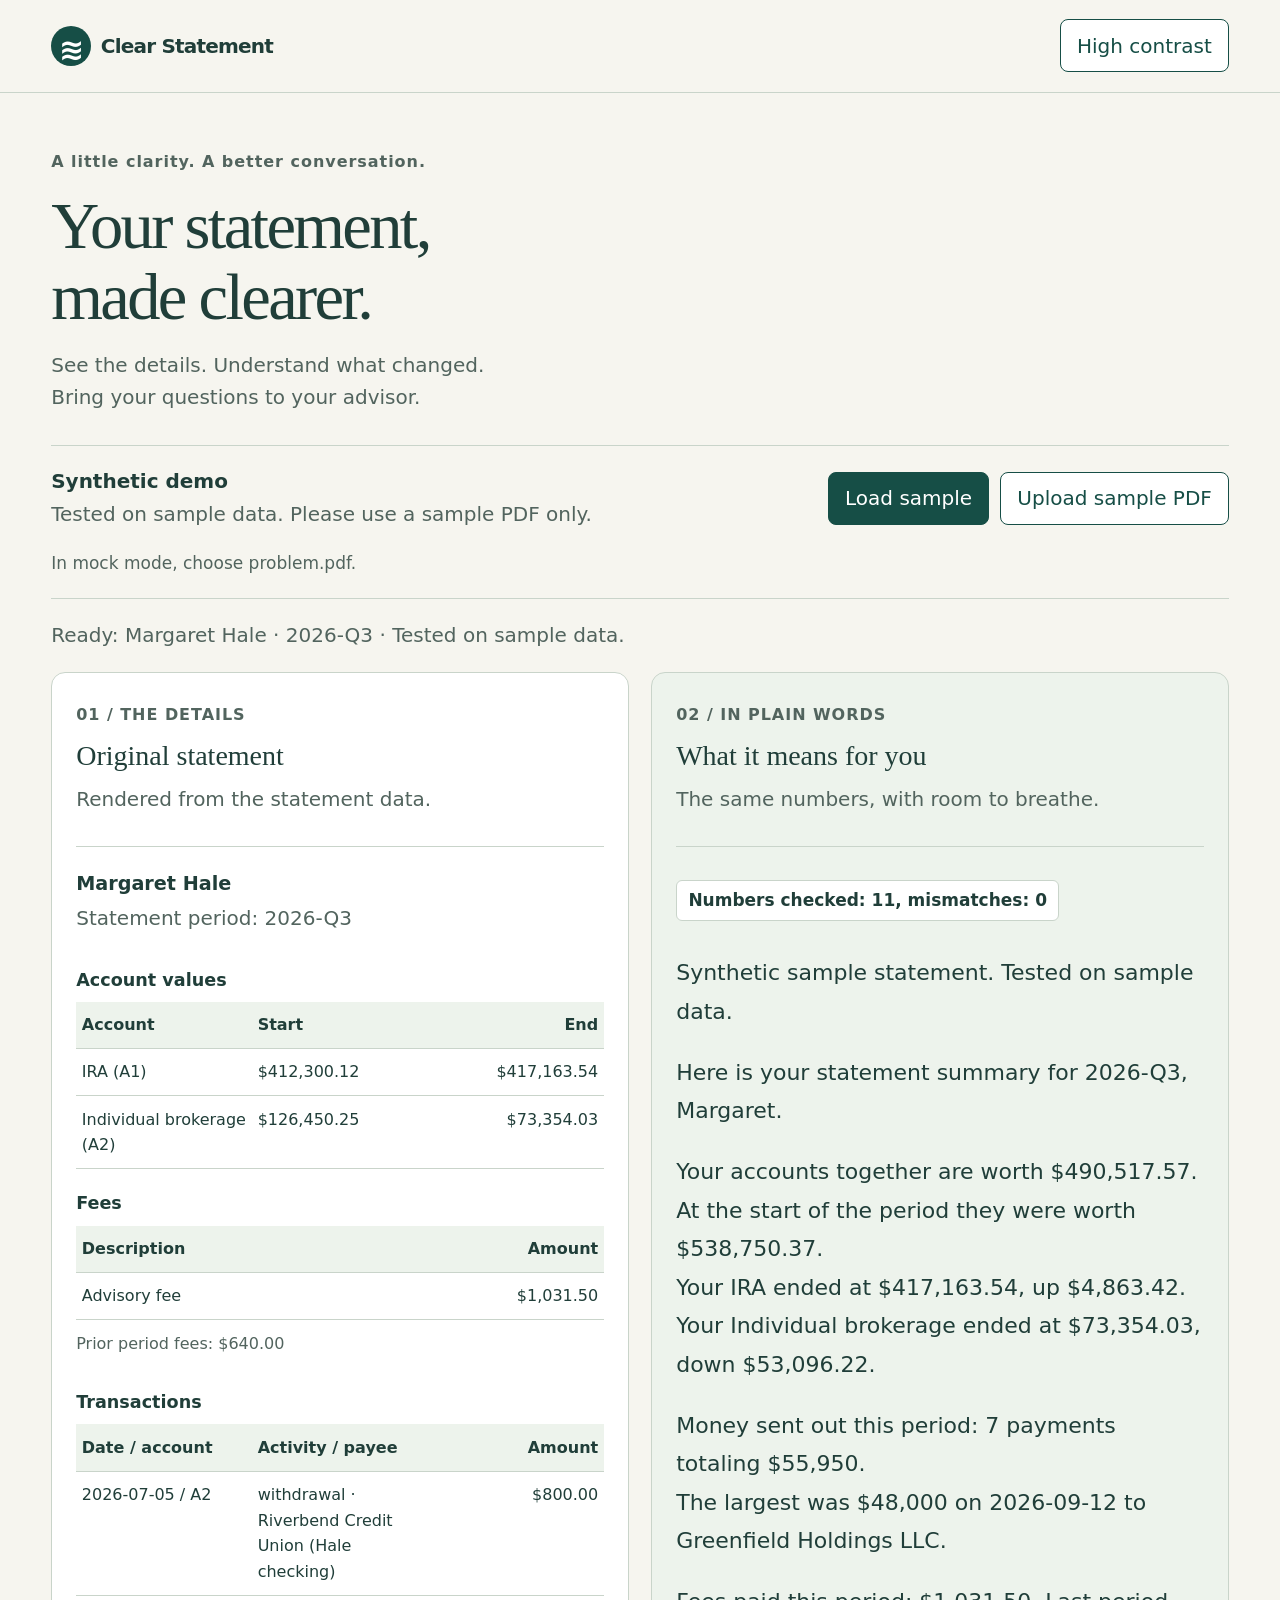
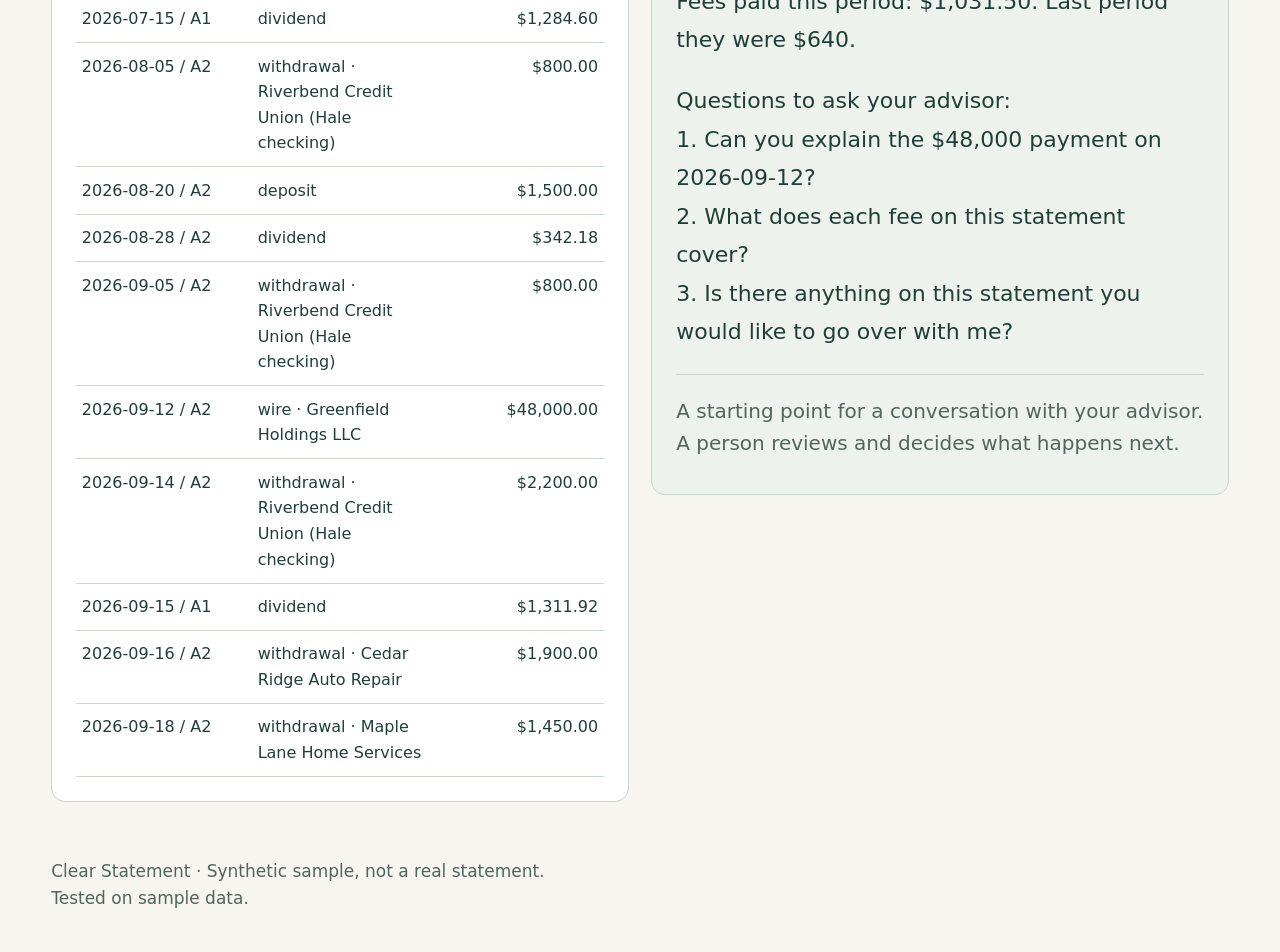
==== frontend/index.html @ 18b049a2 "Implement Task T client statement view and verify Task S" ====
<!doctype html>
<html lang="en">
<head>
  <meta charset="utf-8">
  <meta name="viewport" content="width=device-width, initial-scale=1">
  <meta name="theme-color" content="#164e46">
  <title>Clear Statement — Your statement, made clearer</title>
  <link rel="stylesheet" href="styles.css">
  <script src="config.js"></script>
  <script type="module" src="client.js"></script>
</head>
<body>
  <a class="skip-link" href="#main">Skip to statement</a>
  <header class="site-header">
    <a class="brand" href="./"><span class="brand-mark" aria-hidden="true">≋</span> Clear Statement</a>
    <button id="contrast" class="secondary" type="button" aria-pressed="false">High contrast</button>
  </header>
  <main id="main">
    <div class="intro">
      <p class="eyebrow">A little clarity. A better conversation.</p>
      <h1>Your statement,<br>made clearer.</h1>
      <p>See the details. Understand what changed.<br class="desktop-break"> Bring your questions to your advisor.</p>
    </div>
    <section class="upload-bar" aria-label="Choose a sample statement">
      <div><strong>Synthetic demo</strong><p>Tested on sample data. Please use a sample PDF only.</p></div>
      <div class="upload-actions">
        <button type="button" id="sample">Load sample</button>
        <label class="upload-label" for="upload">Upload sample PDF</label>
        <input id="upload" type="file" accept=".pdf,application/pdf" aria-describedby="upload-help">
      </div>
      <p id="upload-help">In mock mode, choose problem.pdf.</p>
    </section>
    <p id="status" role="status" aria-live="polite">Loading the sample statement…</p>
    <p id="error" role="alert" hidden></p>
    <div id="comparison" class="comparison" aria-busy="true" hidden>
      <section class="panel original" aria-labelledby="original-title">
        <div class="panel-heading"><span class="step">01 / THE DETAILS</span><h2 id="original-title">Original statement</h2><p>Rendered from the statement data.</p></div>
        <div id="statement"></div>
      </section>
      <section class="panel plain" aria-labelledby="summary-title">
        <div class="panel-heading"><span class="step">02 / IN PLAIN WORDS</span><h2 id="summary-title">What it means for you</h2><p>The same numbers, with room to breathe.</p></div>
        <p id="validation" class="validation"></p>
        <div id="summary" class="summary"></div>
        <!-- Task U: read-aloud controls belong in this audio section. -->
        <div id="audio-section"></div>
        <p class="advisor-note">A starting point for a conversation with your advisor. A person reviews and decides what happens next.</p>
      </section>
    </div>
    <footer>Clear Statement · Synthetic sample, not a real statement.<br>Tested on sample data.</footer>
  </main>
</body>
</html>
---- frontend/styles.css ----
:root { color-scheme: light; --ink: #203e39; --muted: #52645e; --paper: #f6f5ef; --surface: #fff; --soft: #edf3ec; --line: #c9d4ca; --accent: #164e46; --button-text: #fff; }
* { box-sizing: border-box; }
[hidden] { display: none !important; }
body { margin: 0; color: var(--ink); background: var(--paper); font: 20px/1.6 system-ui, -apple-system, sans-serif; }
button, input { font: inherit; }
button, .upload-label { min-height: 48px; border: 1px solid var(--accent); border-radius: 8px; padding: .6rem 1rem; cursor: pointer; }
button { background: var(--accent); color: var(--button-text); }
button:disabled { opacity: .6; cursor: wait; }
.secondary, .upload-label { background: var(--surface); color: var(--accent); }
:focus-visible { outline: 3px solid var(--ink); outline-offset: 4px; }
a { color: inherit; }
.skip-link { position: absolute; left: 1rem; top: -100px; z-index: 2; background: var(--surface); padding: .5rem; }
.skip-link:focus { top: 1rem; }
.site-header { display: flex; justify-content: space-between; align-items: center; gap: 1rem; padding: 1.2rem 4%; border-bottom: 1px solid var(--line); }
.brand { display: flex; align-items: center; gap: .6rem; text-decoration: none; font-weight: 700; letter-spacing: -.04em; }
.brand-mark { display: grid; place-items: center; background: var(--accent); color: var(--button-text); width: 40px; height: 40px; border-radius: 50%; font-size: 30px; }
main { max-width: 1500px; margin: auto; padding: 2.8rem 4% 1rem; }
.intro { margin-bottom: 2rem; }
.eyebrow, .step { color: var(--muted); font-size: .8em; letter-spacing: .06em; font-weight: 650; }
h1 { font-family: Georgia, serif; font-weight: 400; letter-spacing: -.04em; font-size: clamp(2.5rem, 5.2vw, 4.5rem); line-height: 1.07; margin: 1rem 0; }
.intro > p:last-child { color: var(--muted); }
p { margin: .7rem 0; }
.upload-bar { display: flex; flex-wrap: wrap; align-items: center; gap: 1rem 2rem; border-block: 1px solid var(--line); padding: 1.2rem 0; }
.upload-bar p { margin: .1rem 0; color: var(--muted); }
.upload-actions { display: flex; gap: .7rem; flex-wrap: wrap; margin-left: auto; }
#upload { position: absolute; width: 1px; height: 1px; opacity: 0; }
.upload-actions:has(#upload:focus-visible) .upload-label { outline: 3px solid var(--ink); outline-offset: 4px; }
.upload-actions:has(#upload:disabled) .upload-label { opacity: .6; cursor: wait; }
#upload-help { flex-basis: 100%; font-size: .85em; }
#status { color: var(--muted); margin: 1.3rem 0; }
#error { padding: 1rem; border: 2px solid #963c20; }
.comparison { display: grid; grid-template-columns: minmax(0, 1fr) minmax(0, 1fr); gap: 1.4rem; align-items: start; }
.panel { min-width: 0; border: 1px solid var(--line); border-radius: 14px; padding: 1.5rem; background: var(--surface); overflow-wrap: anywhere; }
.panel-heading { border-bottom: 1px solid var(--line); padding-bottom: 1.2rem; margin-bottom: 1.4rem; }
h2 { font: 400 1.75rem/1.2 Georgia, serif; margin: .6rem 0; }
.panel-heading p { color: var(--muted); }
h3 { margin-bottom: 0; font-size: 1.2rem; }
.period { margin-top: .15rem; color: var(--muted); }
table { width: 100%; border-collapse: collapse; table-layout: fixed; font-size: .8em; }
caption { text-align: left; font-weight: 700; font-size: 1.1em; padding: 1.25rem 0 .5rem; }
th, td { text-align: left; vertical-align: top; padding: .65rem .35rem; border-bottom: 1px solid var(--line); }
th { background: var(--soft); }
th:last-child, td:last-child { text-align: right; }
.prior-fees { font-size: .8em; color: var(--muted); }
.plain { background: var(--soft); }
.validation { display: inline-block; padding: .35rem .7rem; background: var(--surface); border: 1px solid var(--line); border-radius: 6px; font-size: .85em; font-weight: 650; }
.needs-review { border: 2px solid #963c20; }
.summary { font-size: 1.1em; line-height: 1.75; }
.summary p { margin: 1.4rem 0; white-space: pre-line; }
.advisor-note { border-top: 1px solid var(--line); padding-top: 1.25rem; color: var(--muted); }
footer { margin-top: 2rem; padding: 1.5rem 0; color: var(--muted); font-size: .85em; }
.high-contrast { --ink: #fff; --muted: #fff; --paper: #000; --surface: #000; --soft: #111; --line: #fff; --accent: #ffea70; --button-text: #000; color-scheme: dark; }
@media (max-width: 850px) { .comparison { grid-template-columns: minmax(0, 1fr); } .upload-actions { margin-left: 0; } }
@media (max-width: 520px) {
  main { padding-top: 1.5rem; }
  .site-header { flex-wrap: wrap; }
  .brand { font-size: 1.1rem; }
  .panel { padding: 1rem; }
  .desktop-break { display: none; }
  table, tbody, tr, td { display: block; width: 100%; }
  thead { position: absolute; width: 1px; height: 1px; overflow: hidden; clip-path: inset(50%); }
  tr { border-bottom: 1px solid var(--line); padding: .5rem 0; }
  td, td:last-child { border: 0; padding: .2rem 0; text-align: left; }
  td::before { content: attr(data-label) ': '; font-weight: 650; }
}
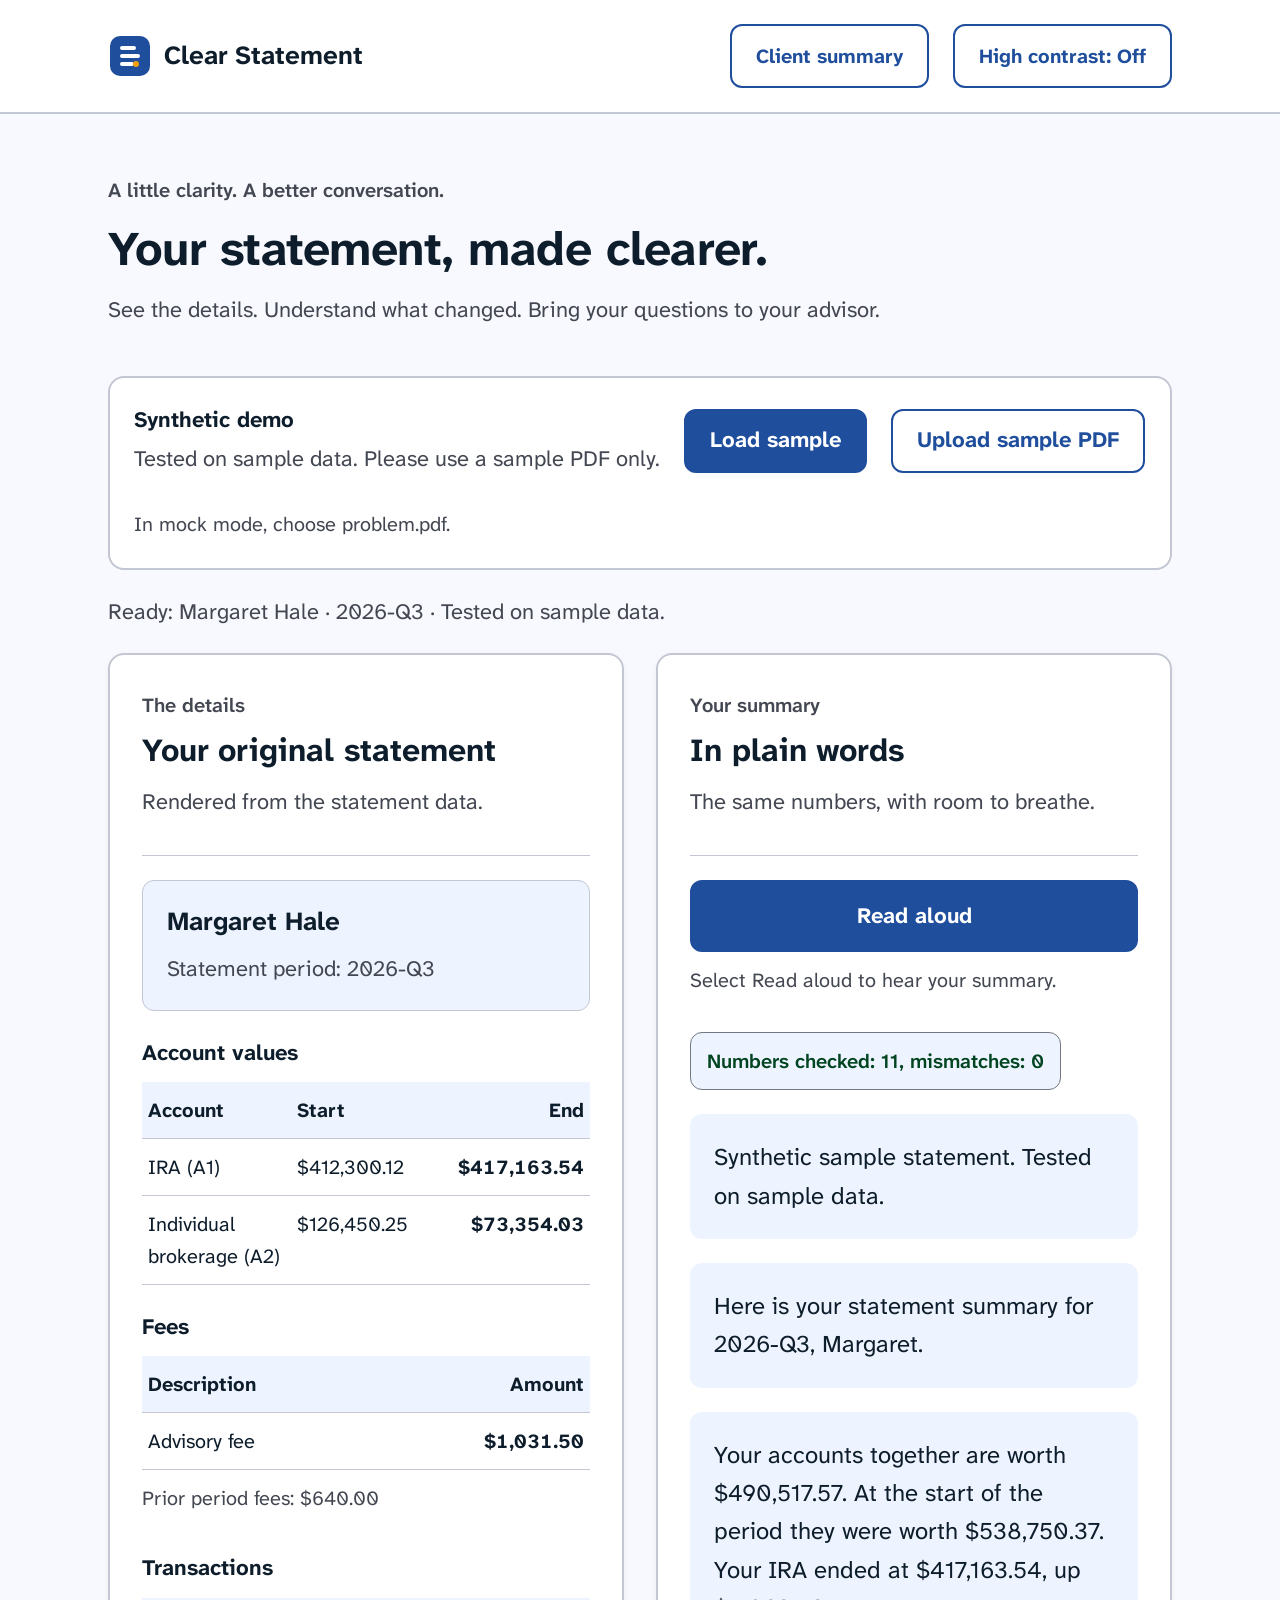
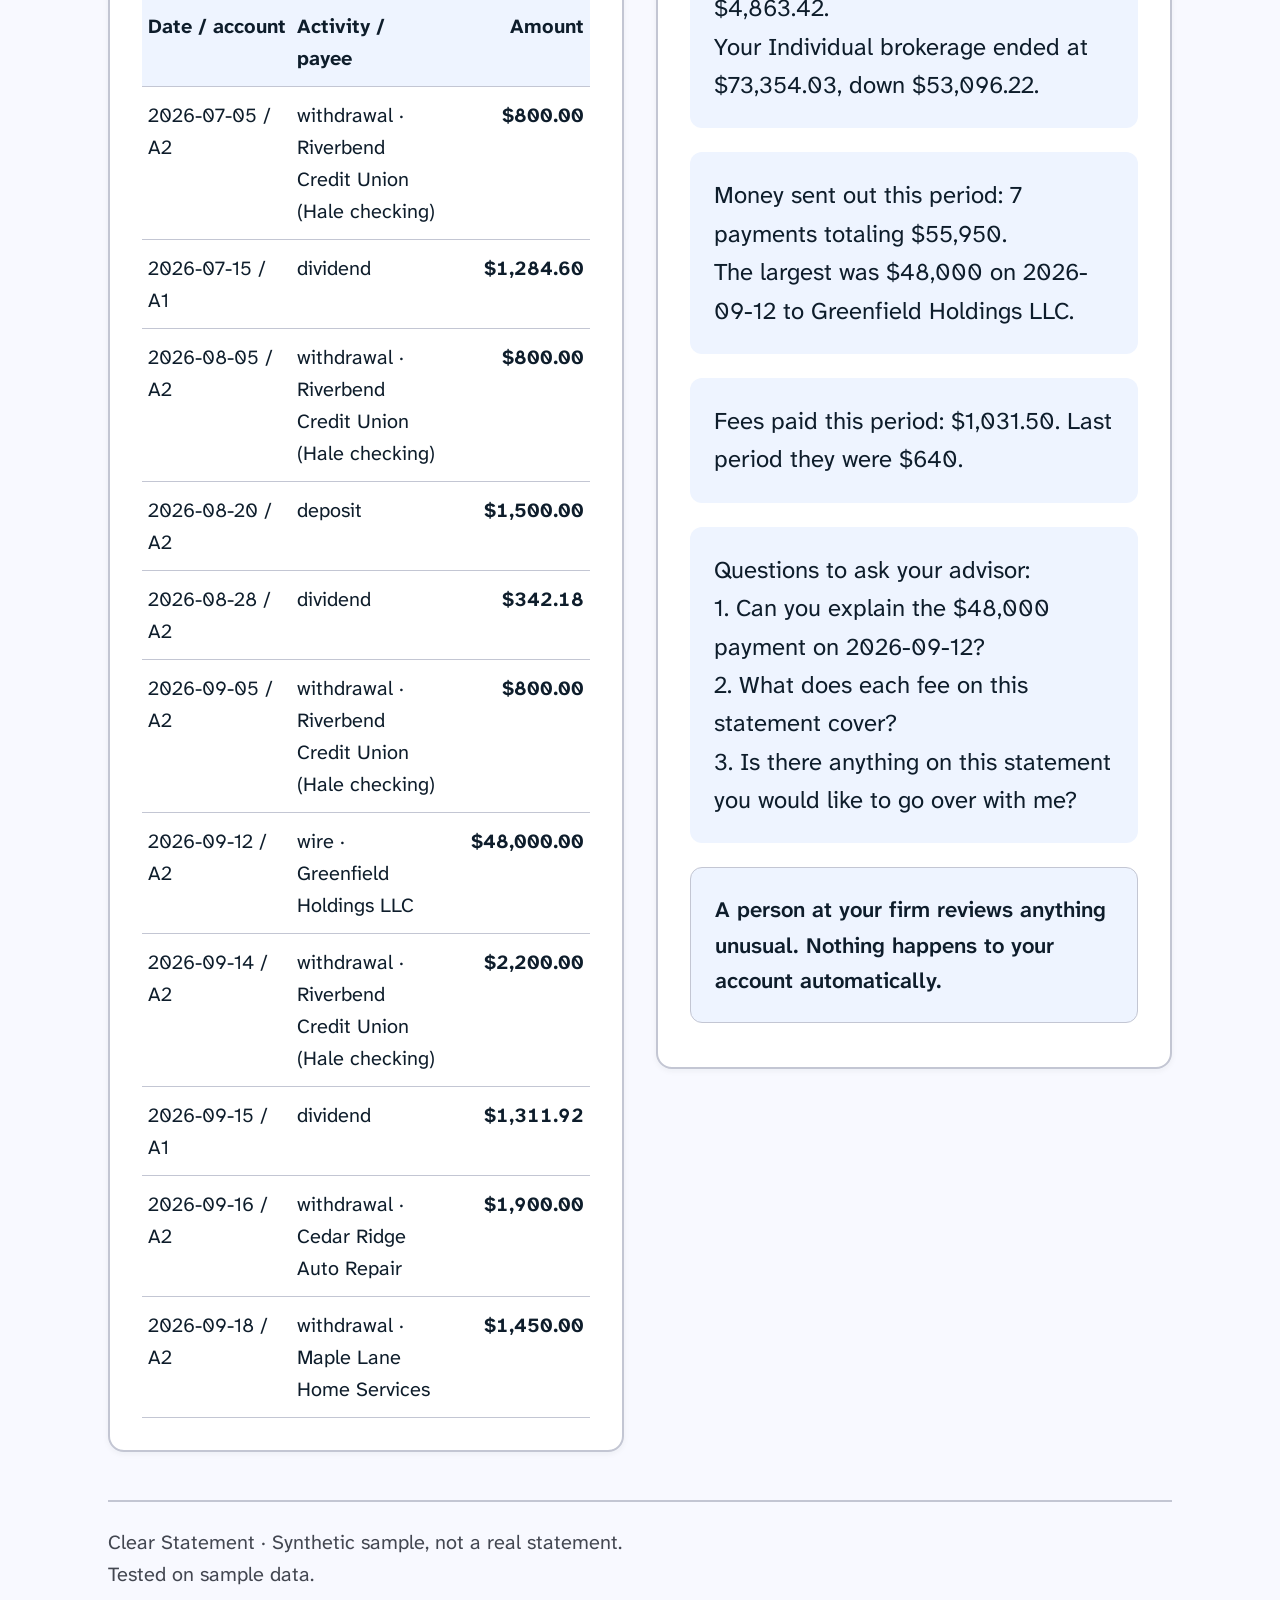
==== commit a753b8a7: "Apply Stitch design to client experience" ====
--- a/frontend/index.html
+++ b/frontend/index.html
@@ -3,8 +3,9 @@
 <head>
   <meta charset="utf-8">
   <meta name="viewport" content="width=device-width, initial-scale=1">
-  <meta name="theme-color" content="#164e46">
+  <meta name="theme-color" content="#1f4e9c">
   <title>Clear Statement — Your statement, made clearer</title>
+  <link rel="stylesheet" href="https://fonts.googleapis.com/css2?family=Atkinson+Hyperlegible+Next:wght@400;600;700&display=swap">
   <link rel="stylesheet" href="styles.css">
   <script src="config.js"></script>
   <script type="module" src="client.js"></script>
@@ -12,14 +13,23 @@
 <body>
   <a class="skip-link" href="#main">Skip to statement</a>
   <header class="site-header">
-    <a class="brand" href="./"><span class="brand-mark" aria-hidden="true">≋</span> Clear Statement</a>
-    <button id="contrast" class="secondary" type="button" aria-pressed="false">High contrast</button>
+    <a class="brand" href="./"><svg class="brand-mark" aria-hidden="true" viewBox="0 0 44 52" focusable="false">
+      <rect x="2" y="6" width="40" height="40" rx="10" fill="currentColor" />
+      <path d="M14 18H26 M14 26H30 M14 34H24" stroke="var(--button-text)" stroke-width="4" stroke-linecap="round" />
+      <circle cx="28" cy="34" r="3" fill="var(--logo-dot)" />
+    </svg> Clear Statement</a>
+    <nav class="header-actions" aria-label="Statement navigation">
+      <a class="nav-link" href="#main" aria-current="page">Client summary</a>
+      <!-- Stage B supplies this destination; keep the link hidden until then. -->
+      <a id="advisor-link" class="nav-link" href="advisor.html?statement_id=problem" hidden>Advisor review</a>
+      <button id="contrast" class="secondary" type="button" aria-pressed="false">High contrast: Off</button>
+    </nav>
   </header>
   <main id="main">
     <div class="intro">
       <p class="eyebrow">A little clarity. A better conversation.</p>
-      <h1>Your statement,<br>made clearer.</h1>
-      <p>See the details. Understand what changed.<br class="desktop-break"> Bring your questions to your advisor.</p>
+      <h1>Your statement, made clearer.</h1>
+      <p>See the details. Understand what changed. Bring your questions to your advisor.</p>
     </div>
     <section class="upload-bar" aria-label="Choose a sample statement">
       <div><strong>Synthetic demo</strong><p>Tested on sample data. Please use a sample PDF only.</p></div>
@@ -34,16 +44,16 @@
     <p id="error" role="alert" hidden></p>
     <div id="comparison" class="comparison" aria-busy="true" hidden>
       <section class="panel original" aria-labelledby="original-title">
-        <div class="panel-heading"><span class="step">01 / THE DETAILS</span><h2 id="original-title">Original statement</h2><p>Rendered from the statement data.</p></div>
+        <div class="panel-heading"><span class="step">The details</span><h2 id="original-title">Your original statement</h2><p>Rendered from the statement data.</p></div>
         <div id="statement"></div>
       </section>
       <section class="panel plain" aria-labelledby="summary-title">
-        <div class="panel-heading"><span class="step">02 / IN PLAIN WORDS</span><h2 id="summary-title">What it means for you</h2><p>The same numbers, with room to breathe.</p></div>
+        <div class="panel-heading"><span class="step">Your summary</span><h2 id="summary-title">In plain words</h2><p>The same numbers, with room to breathe.</p></div>
+        <!-- Task U: read-aloud controls belong in this audio section. -->
+        <div id="audio-section"></div>
         <p id="validation" class="validation"></p>
         <div id="summary" class="summary"></div>
-        <!-- Task U: read-aloud controls belong in this audio section. -->
-        <div id="audio-section"></div>
-        <p class="advisor-note">A starting point for a conversation with your advisor. A person reviews and decides what happens next.</p>
+        <p class="advisor-note">A person at your firm reviews anything unusual. Nothing happens to your account automatically.</p>
       </section>
     </div>
     <footer>Clear Statement · Synthetic sample, not a real statement.<br>Tested on sample data.</footer>
--- a/frontend/styles.css
+++ b/frontend/styles.css
@@ -1,65 +1,126 @@
-:root { color-scheme: light; --ink: #203e39; --muted: #52645e; --paper: #f6f5ef; --surface: #fff; --soft: #edf3ec; --line: #c9d4ca; --accent: #164e46; --button-text: #fff; }
+:root {
+  color-scheme: light;
+  --ink: #0e1d2b; --muted: #434751; --paper: #f8f9ff; --surface: #fff;
+  --soft: #eef4ff; --line: #c3c6d3; --border: #737782;
+  --accent: #1f4e9c; --accent-hover: #00377d; --button-text: #fff;
+  --callout: #eae0b5; --callout-ink: #201c02; --callout-border: #665f3d;
+  --success: #004420; --error: #7f1d1d; --logo-dot: #f59e0b;
+}
 * { box-sizing: border-box; }
 [hidden] { display: none !important; }
-body { margin: 0; color: var(--ink); background: var(--paper); font: 20px/1.6 system-ui, -apple-system, sans-serif; }
-button, input { font: inherit; }
-button, .upload-label { min-height: 48px; border: 1px solid var(--accent); border-radius: 8px; padding: .6rem 1rem; cursor: pointer; }
-button { background: var(--accent); color: var(--button-text); }
-button:disabled { opacity: .6; cursor: wait; }
-.secondary, .upload-label { background: var(--surface); color: var(--accent); }
-:focus-visible { outline: 3px solid var(--ink); outline-offset: 4px; }
-a { color: inherit; }
-.skip-link { position: absolute; left: 1rem; top: -100px; z-index: 2; background: var(--surface); padding: .5rem; }
-.skip-link:focus { top: 1rem; }
-.site-header { display: flex; justify-content: space-between; align-items: center; gap: 1rem; padding: 1.2rem 4%; border-bottom: 1px solid var(--line); }
-.brand { display: flex; align-items: center; gap: .6rem; text-decoration: none; font-weight: 700; letter-spacing: -.04em; }
-.brand-mark { display: grid; place-items: center; background: var(--accent); color: var(--button-text); width: 40px; height: 40px; border-radius: 50%; font-size: 30px; }
-main { max-width: 1500px; margin: auto; padding: 2.8rem 4% 1rem; }
-.intro { margin-bottom: 2rem; }
-.eyebrow, .step { color: var(--muted); font-size: .8em; letter-spacing: .06em; font-weight: 650; }
-h1 { font-family: Georgia, serif; font-weight: 400; letter-spacing: -.04em; font-size: clamp(2.5rem, 5.2vw, 4.5rem); line-height: 1.07; margin: 1rem 0; }
-.intro > p:last-child { color: var(--muted); }
-p { margin: .7rem 0; }
-.upload-bar { display: flex; flex-wrap: wrap; align-items: center; gap: 1rem 2rem; border-block: 1px solid var(--line); padding: 1.2rem 0; }
-.upload-bar p { margin: .1rem 0; color: var(--muted); }
-.upload-actions { display: flex; gap: .7rem; flex-wrap: wrap; margin-left: auto; }
+body { margin: 0; color: var(--ink); background: var(--paper); font: 22px/1.6 'Atkinson Hyperlegible Next', Verdana, system-ui, sans-serif; }
+button, input, textarea { font: inherit; }
+button, .upload-label, .nav-link {
+  display: inline-flex; justify-content: center; align-items: center;
+  min-height: 64px; padding: .7rem 1.5rem; border: 2px solid var(--accent);
+  border-radius: 12px; font-weight: 700; line-height: 1.4; text-align: center;
+  text-decoration: none; cursor: pointer; overflow-wrap: anywhere;
+}
+button { color: var(--button-text); background: var(--accent); }
+button:hover:not(:disabled) { background: var(--accent-hover); }
+button:disabled { cursor: default; border-style: dashed; }
+.secondary, .upload-label, .nav-link { color: var(--accent); background: var(--surface); }
+.secondary:hover:not(:disabled), .upload-label:hover, .nav-link:hover { background: var(--soft); }
+:focus-visible { outline: 4px solid var(--accent); outline-offset: 4px; }
+a { color: var(--accent); }
+p { margin: .75rem 0; }
+h1, h2, h3 { line-height: 1.3; font-weight: 700; overflow-wrap: anywhere; }
+h1 { font-size: clamp(36px, 4vw, 48px); letter-spacing: -.01em; margin: .75rem 0; }
+h2 { font-size: 32px; margin: .5rem 0; }
+h3 { font-size: 26px; margin: 0; }
+.skip-link { position: absolute; left: 1.5rem; top: -100px; z-index: 2; background: var(--surface); padding: .75rem; }
+.skip-link:focus { top: 1.5rem; }
+.site-header { display: flex; flex-wrap: wrap; justify-content: space-between; align-items: center; gap: 1.5rem; padding: 1.5rem max(1.5rem, calc((100% - 1160px) / 2 + 3rem)); background: var(--surface); border-bottom: 2px solid var(--line); }
+.brand { display: flex; align-items: center; gap: .75rem; color: var(--ink); text-decoration: none; font-size: 26px; font-weight: 700; line-height: 1.3; }
+.brand-mark { width: 44px; height: 52px; flex-shrink: 0; color: var(--accent); }
+.header-actions { display: flex; align-items: center; flex-wrap: wrap; gap: 1.5rem; }
+.header-actions .nav-link, .header-actions button { font-size: 20px; }
+main { max-width: 1160px; margin: auto; padding: 3rem; }
+.intro { margin-bottom: 3rem; max-width: 65ch; }
+.intro > p:last-child, .eyebrow, .step { color: var(--muted); }
+.eyebrow, .step { font-size: 20px; font-weight: 600; }
+.upload-bar { display: flex; flex-wrap: wrap; align-items: center; gap: 1.5rem; padding: 1.5rem; background: var(--surface); border: 2px solid var(--line); border-radius: 16px; }
+.upload-bar p { color: var(--muted); margin: .25rem 0; }
+.upload-actions { display: flex; align-items: center; flex-wrap: wrap; gap: 1.5rem; }
 #upload { position: absolute; width: 1px; height: 1px; opacity: 0; }
-.upload-actions:has(#upload:focus-visible) .upload-label { outline: 3px solid var(--ink); outline-offset: 4px; }
-.upload-actions:has(#upload:disabled) .upload-label { opacity: .6; cursor: wait; }
-#upload-help { flex-basis: 100%; font-size: .85em; }
-#status { color: var(--muted); margin: 1.3rem 0; }
-#error { padding: 1rem; border: 2px solid #963c20; }
-.comparison { display: grid; grid-template-columns: minmax(0, 1fr) minmax(0, 1fr); gap: 1.4rem; align-items: start; }
-.panel { min-width: 0; border: 1px solid var(--line); border-radius: 14px; padding: 1.5rem; background: var(--surface); overflow-wrap: anywhere; }
-.panel-heading { border-bottom: 1px solid var(--line); padding-bottom: 1.2rem; margin-bottom: 1.4rem; }
-h2 { font: 400 1.75rem/1.2 Georgia, serif; margin: .6rem 0; }
+.upload-actions:has(#upload:focus-visible) .upload-label { outline: 4px solid var(--accent); outline-offset: 4px; }
+.upload-actions:has(#upload:disabled) .upload-label { border-style: dashed; cursor: default; }
+#upload-help { flex-basis: 100%; font-size: 20px; }
+#status { color: var(--muted); margin: 1.5rem 0; overflow-wrap: anywhere; }
+#error, #audio-error { padding: 1rem; border: 2px solid var(--error); border-radius: 8px; color: var(--error); overflow-wrap: anywhere; }
+.comparison { display: grid; grid-template-columns: repeat(2, minmax(0, 1fr)); gap: 2rem; align-items: start; }
+.panel { min-width: 0; padding: 2rem; background: var(--surface); border: 2px solid var(--line); border-radius: 16px; box-shadow: 0 2px 6px rgb(18 32 47 / 5%); overflow-wrap: anywhere; }
+.panel-heading { margin-bottom: 1.5rem; padding-bottom: 1.5rem; border-bottom: 1px solid var(--line); }
 .panel-heading p { color: var(--muted); }
-h3 { margin-bottom: 0; font-size: 1.2rem; }
-.period { margin-top: .15rem; color: var(--muted); }
-table { width: 100%; border-collapse: collapse; table-layout: fixed; font-size: .8em; }
-caption { text-align: left; font-weight: 700; font-size: 1.1em; padding: 1.25rem 0 .5rem; }
-th, td { text-align: left; vertical-align: top; padding: .65rem .35rem; border-bottom: 1px solid var(--line); }
+.statement-context { background: var(--soft); border: 1px solid var(--line); border-radius: 12px; padding: 1.5rem; }
+.period { margin-bottom: 0; color: var(--muted); }
+table { width: 100%; border-collapse: collapse; table-layout: fixed; font-size: 20px; }
+caption { text-align: left; font-size: 22px; font-weight: 700; padding: 1.5rem 0 .75rem; }
+th, td { text-align: left; vertical-align: top; padding: .75rem .35rem; border-bottom: 1px solid var(--line); overflow-wrap: anywhere; }
 th { background: var(--soft); }
 th:last-child, td:last-child { text-align: right; }
-.prior-fees { font-size: .8em; color: var(--muted); }
-.plain { background: var(--soft); }
-.validation { display: inline-block; padding: .35rem .7rem; background: var(--surface); border: 1px solid var(--line); border-radius: 6px; font-size: .85em; font-weight: 650; }
-.needs-review { border: 2px solid #963c20; }
-.summary { font-size: 1.1em; line-height: 1.75; }
-.summary p { margin: 1.4rem 0; white-space: pre-line; }
-.advisor-note { border-top: 1px solid var(--line); padding-top: 1.25rem; color: var(--muted); }
-footer { margin-top: 2rem; padding: 1.5rem 0; color: var(--muted); font-size: .85em; }
-.high-contrast { --ink: #fff; --muted: #fff; --paper: #000; --surface: #000; --soft: #111; --line: #fff; --accent: #ffea70; --button-text: #000; color-scheme: dark; }
-@media (max-width: 850px) { .comparison { grid-template-columns: minmax(0, 1fr); } .upload-actions { margin-left: 0; } }
-@media (max-width: 520px) {
-  main { padding-top: 1.5rem; }
-  .site-header { flex-wrap: wrap; }
-  .brand { font-size: 1.1rem; }
-  .panel { padding: 1rem; }
-  .desktop-break { display: none; }
-  table, tbody, tr, td { display: block; width: 100%; }
+td:last-child { font-variant-numeric: tabular-nums; font-weight: 700; }
+.prior-fees { color: var(--muted); font-size: 20px; }
+.validation { display: inline-block; margin: 1.5rem 0 0; padding: .75rem 1rem; color: var(--success); background: var(--soft); border: 1px solid var(--border); border-radius: 12px; font-size: 20px; font-weight: 600; }
+.needs-review { color: var(--error); border: 2px solid var(--error); }
+.summary { font-size: 24px; line-height: 1.6; }
+.summary p { margin: 1.5rem 0; padding: 1.5rem; border-radius: 12px; background: var(--soft); white-space: pre-line; max-width: 65ch; }
+.read-aloud { width: 100%; min-height: 72px; }
+#audio-status { color: var(--muted); font-size: 20px; }
+.advisor-note { padding: 1.5rem; background: var(--soft); border: 1px solid var(--line); border-radius: 12px; font-weight: 600; }
+footer { margin-top: 3rem; padding: 1.5rem 0; border-top: 2px solid var(--line); color: var(--muted); font-size: 20px; }
+
+/* Prepared for Tasks V/W. These rules apply only inside the future advisor page. */
+.advisor-page .client-context, .advisor-page .review-assurance { padding: 1.5rem; border: 1px solid var(--line); border-radius: 12px; background: var(--soft); }
+.advisor-page .client-context { display: flex; flex-wrap: wrap; gap: 1.5rem; background: var(--surface); margin-bottom: 3rem; }
+.advisor-page .advisor-workspace { display: grid; grid-template-columns: minmax(0, 5fr) minmax(0, 7fr); gap: 2rem; align-items: start; }
+.advisor-page .flag-list { display: grid; gap: 1.5rem; padding: 0; list-style: none; }
+.advisor-page .flag-card { display: block; width: 100%; padding: 1.5rem; color: var(--ink); background: var(--surface); border: 2px solid var(--border); text-align: left; }
+.advisor-page .flag-card:hover:not(:disabled) { background: var(--soft); }
+.advisor-page .flag-card[aria-pressed="true"] { background: var(--soft); border-color: var(--accent); box-shadow: 0 2px 6px rgb(18 32 47 / 8%); }
+.advisor-page .flag-meta { display: flex; flex-wrap: wrap; justify-content: space-between; gap: .75rem; margin-top: 1rem; }
+.advisor-page .status-badge { display: inline-block; padding: .25rem .75rem; border: 1px solid var(--border); border-radius: 8px; font-size: 20px; font-weight: 600; }
+.advisor-page .status-badge[data-status="open"], .advisor-page .review-callout { background: var(--callout); color: var(--callout-ink); border-color: var(--callout-border); }
+.advisor-page .status-badge[data-status="approved"] { color: var(--success); }
+.advisor-page .status-badge[data-status="escalated"] { color: var(--accent); }
+.advisor-page .review-detail { min-width: 0; }
+.advisor-page .review-callout { padding: 1.5rem; border: 2px solid var(--callout-border); border-radius: 12px; }
+.advisor-page .transaction-highlight { background: var(--callout); color: var(--callout-ink); border-left: 4px solid var(--callout-border); }
+.advisor-page .transaction-highlight td:first-child::after { content: ' · Selected flag'; font-weight: 700; }
+.advisor-page .advisor-notes { display: grid; gap: .75rem; margin: 1.5rem 0; }
+.advisor-page label { font-size: 22px; font-weight: 700; }
+.advisor-page textarea { width: 100%; min-height: 160px; padding: 1.5rem; resize: vertical; background: var(--surface); color: var(--ink); border: 2px solid var(--border); border-radius: 8px; }
+.advisor-page .decision-actions { display: flex; flex-wrap: wrap; gap: 1.5rem; }
+.advisor-page .decision-actions button { flex: 1 1 160px; }
+.advisor-page .audit-panel { margin-top: 3rem; }
+.advisor-page .audit-table th:last-child, .advisor-page .audit-table td:last-child { text-align: left; font-weight: 400; }
+.advisor-page .audit-table time { font-variant-numeric: tabular-nums; }
+.advisor-page .audit-empty, .advisor-page .audit-status { color: var(--muted); }
+.advisor-page .audit-error, .advisor-page .decision-error { padding: 1rem; color: var(--error); border: 2px solid var(--error); border-radius: 8px; }
+.advisor-page .alert-line { padding: 1.5rem; color: var(--ink); background: var(--soft); border: 1px solid var(--border); border-radius: 12px; }
+.high-contrast {
+  --ink: #fff; --muted: #fff; --paper: #000; --surface: #000; --soft: #111;
+  --line: #fff; --border: #fff; --accent: #ffea70; --accent-hover: #fff1a3;
+  --button-text: #000; --callout: #111; --callout-ink: #fff; --callout-border: #ffea70;
+  --success: #fff; --error: #fff; --logo-dot: #fff; color-scheme: dark;
+}
+@media (max-width: 1000px) {
+  .comparison, .advisor-page .advisor-workspace { grid-template-columns: minmax(0, 1fr); }
+}
+@media (max-width: 600px) {
+  main { padding: 1.5rem; }
+  .site-header { padding: 1.5rem; }
+  .header-actions, .upload-actions { width: 100%; }
+  .header-actions > *, .upload-actions > button, .upload-label { width: 100%; }
+  button, .upload-label, .nav-link { min-height: 72px; }
+  .panel { padding: 1.5rem; }
+  h2 { font-size: 26px; }
+  .summary p, .statement-context { padding: 1rem; }
+  table, caption, tbody, tr, td { display: block; width: 100%; }
   thead { position: absolute; width: 1px; height: 1px; overflow: hidden; clip-path: inset(50%); }
-  tr { border-bottom: 1px solid var(--line); padding: .5rem 0; }
-  td, td:last-child { border: 0; padding: .2rem 0; text-align: left; }
-  td::before { content: attr(data-label) ': '; font-weight: 650; }
+  tr { border-bottom: 1px solid var(--line); padding: .75rem 0; }
+  td, td:last-child { border: 0; padding: .25rem 0; text-align: left; }
+  td::before { content: attr(data-label) ': '; font-weight: 700; }
+  .advisor-page .decision-actions { flex-direction: column; }
+  .advisor-page .decision-actions button { flex: auto; }
 }
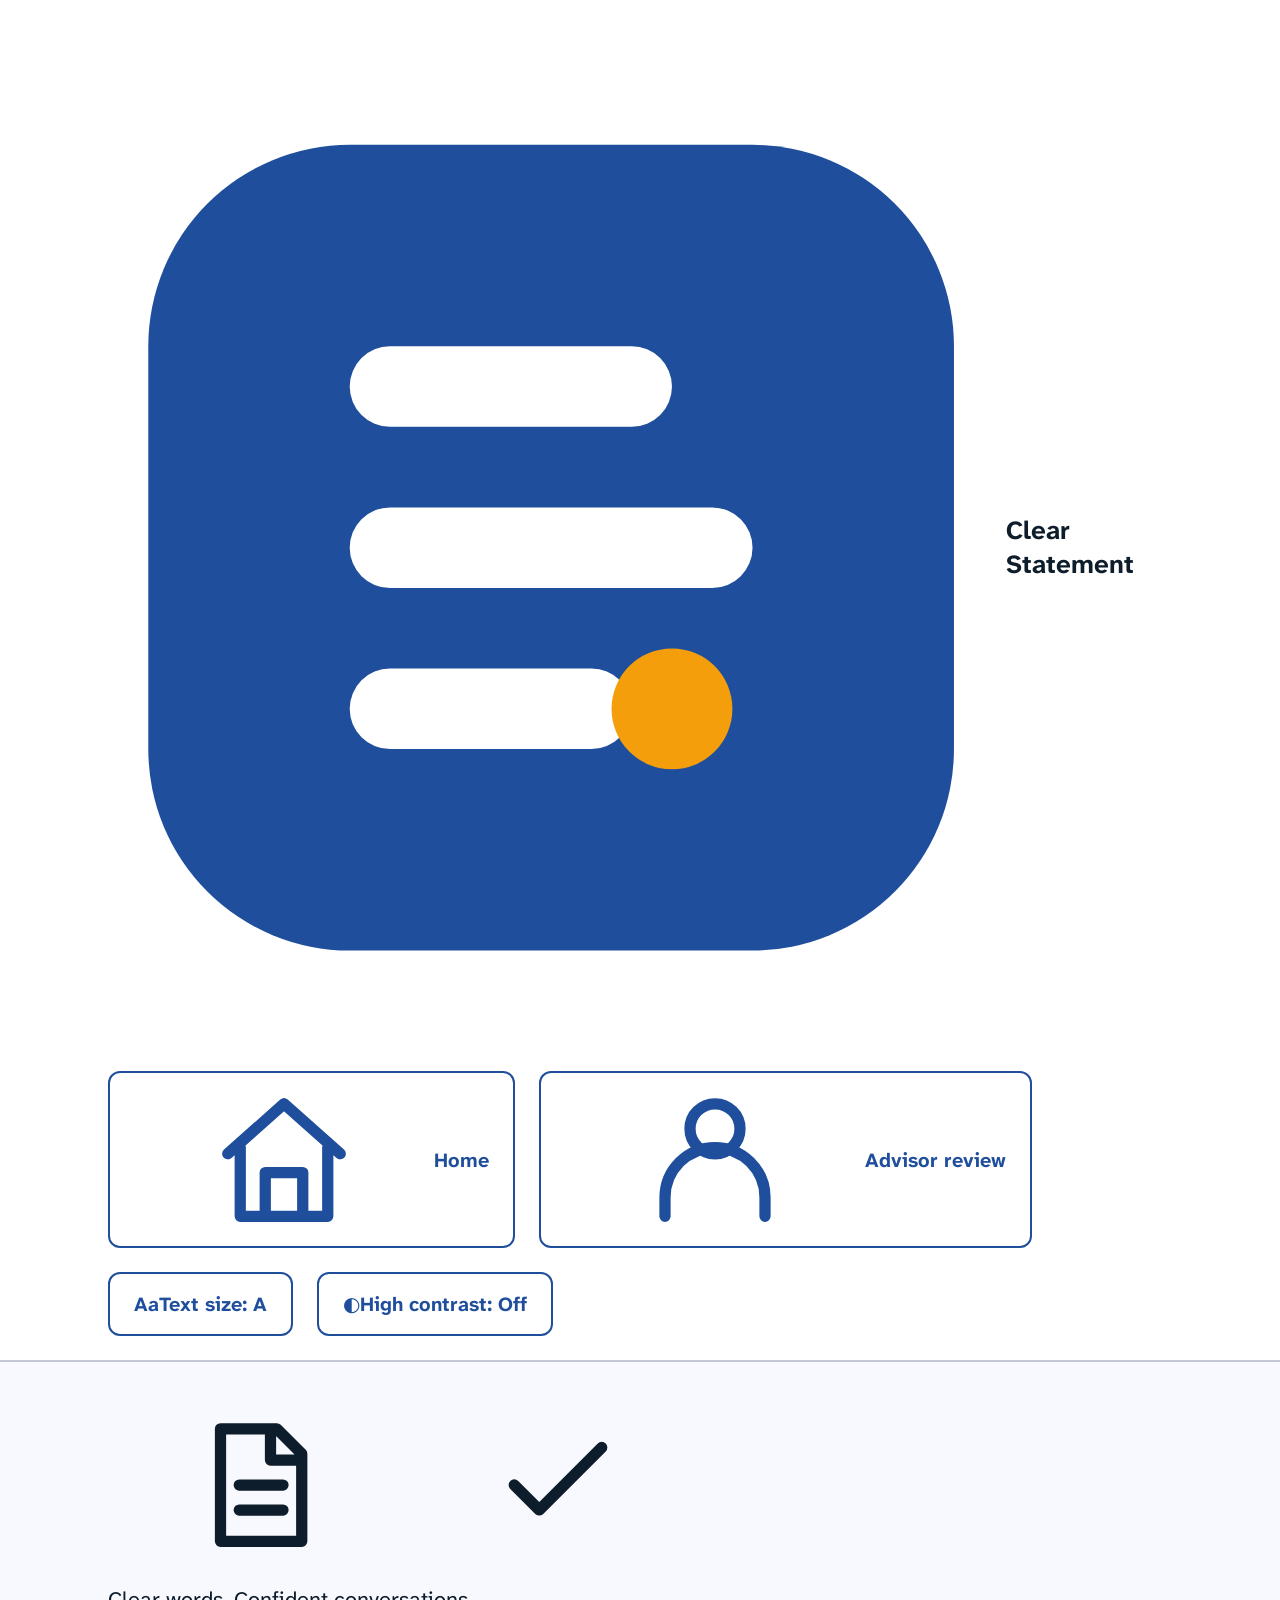
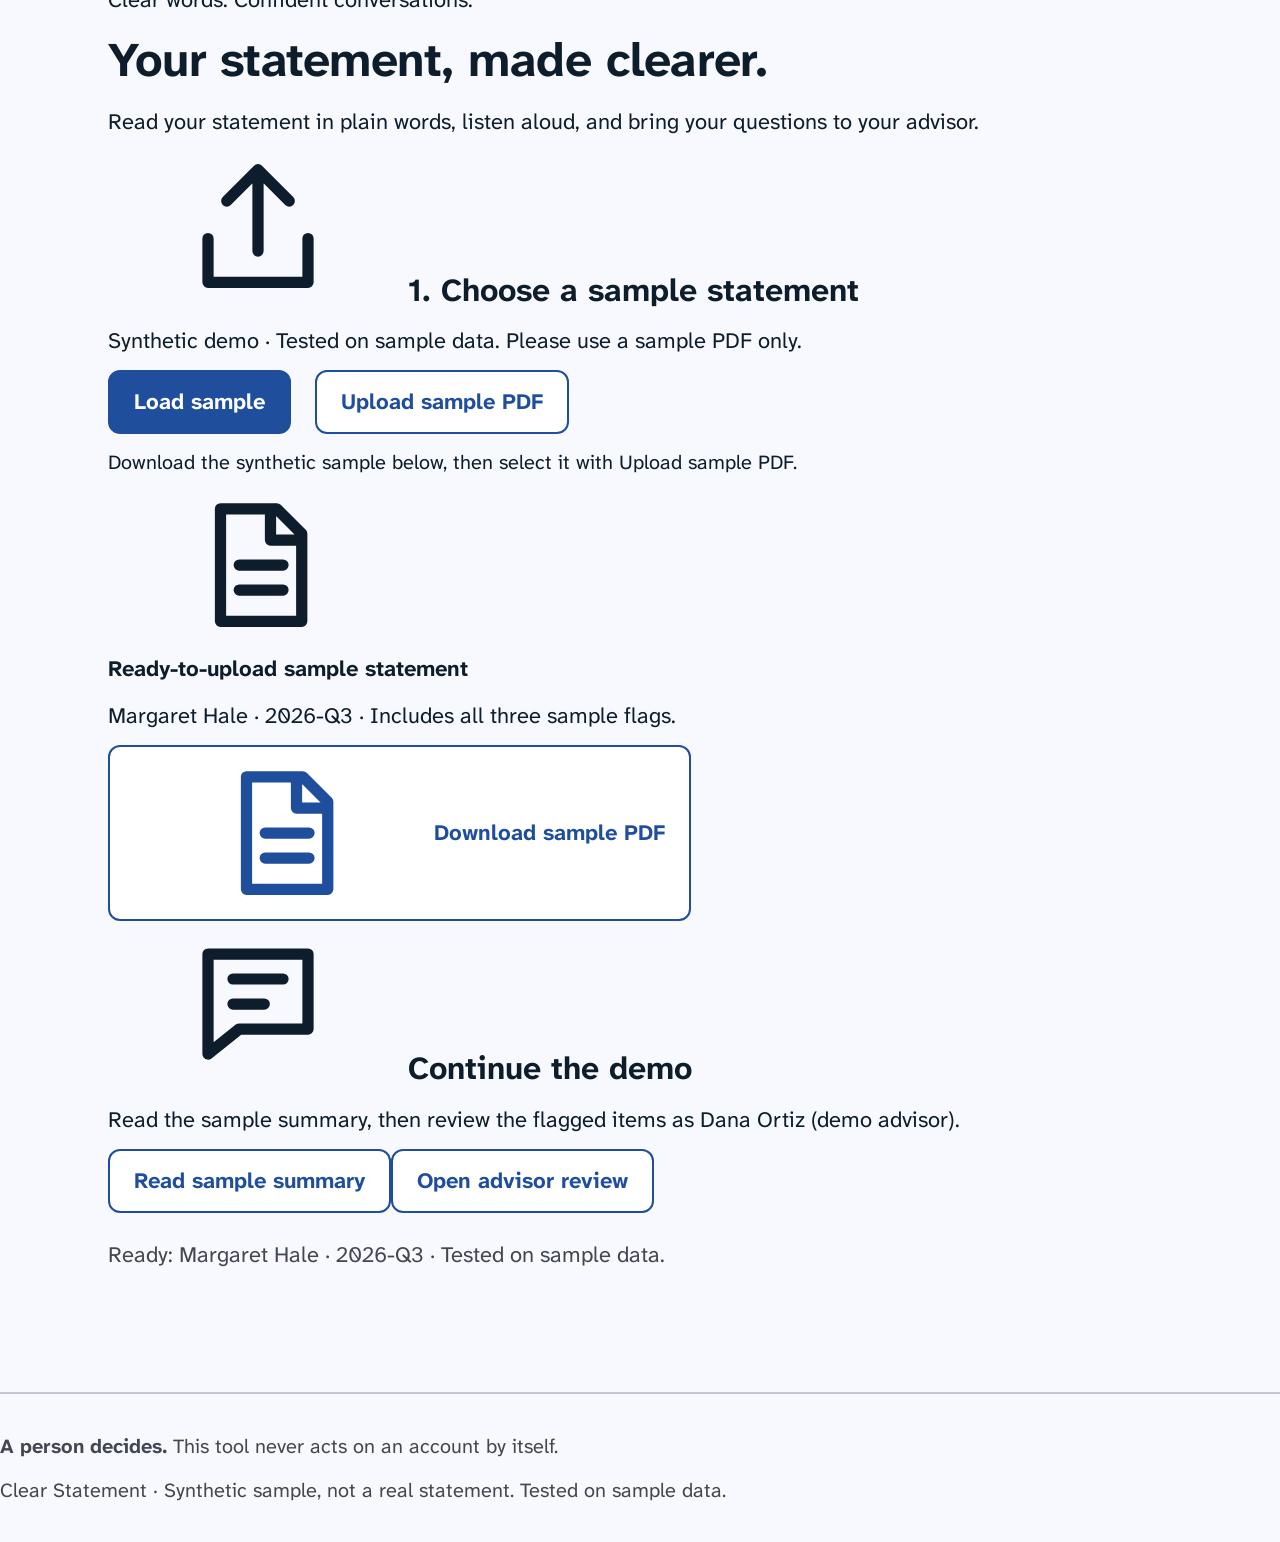
==== commit cb266725: "Add Stitch advisor review and connected client demo" ====
--- a/frontend/index.html
+++ b/frontend/index.html
@@ -1,62 +1,47 @@
 <!doctype html>
-<html lang="en">
-<head>
-  <meta charset="utf-8">
-  <meta name="viewport" content="width=device-width, initial-scale=1">
-  <meta name="theme-color" content="#1f4e9c">
-  <title>Clear Statement — Your statement, made clearer</title>
-  <link rel="stylesheet" href="https://fonts.googleapis.com/css2?family=Atkinson+Hyperlegible+Next:wght@400;600;700&display=swap">
-  <link rel="stylesheet" href="styles.css">
-  <script src="config.js"></script>
-  <script type="module" src="client.js"></script>
-</head>
-<body>
-  <a class="skip-link" href="#main">Skip to statement</a>
+<html lang="en"><head>
+<meta charset="utf-8"><meta name="viewport" content="width=device-width, initial-scale=1"><meta name="theme-color" content="#00377d">
+<title>Clear Statement — Your statement, made clearer</title>
+<!-- Working application adapted from stitchUI/clear_statement_summary/code.html. -->
+<link href="https://fonts.googleapis.com/css2?family=Atkinson+Hyperlegible+Next:wght@400;600;700&display=swap" rel="stylesheet">
+<link rel="stylesheet" href="styles.css?v=stitch-visuals-2"><script src="config.js"></script><script type="module" src="client.js?v=stitch-visuals-2"></script>
+</head><body><a class="skip-link" href="#main">Skip to statement</a>
   <header class="site-header">
-    <a class="brand" href="./"><svg class="brand-mark" aria-hidden="true" viewBox="0 0 44 52" focusable="false">
-      <rect x="2" y="6" width="40" height="40" rx="10" fill="currentColor" />
-      <path d="M14 18H26 M14 26H30 M14 34H24" stroke="var(--button-text)" stroke-width="4" stroke-linecap="round" />
-      <circle cx="28" cy="34" r="3" fill="var(--logo-dot)" />
-    </svg> Clear Statement</a>
-    <nav class="header-actions" aria-label="Statement navigation">
-      <a class="nav-link" href="#main" aria-current="page">Client summary</a>
-      <!-- Stage B supplies this destination; keep the link hidden until then. -->
-      <a id="advisor-link" class="nav-link" href="advisor.html?statement_id=problem" hidden>Advisor review</a>
-      <button id="contrast" class="secondary" type="button" aria-pressed="false">High contrast: Off</button>
-    </nav>
+    <div class="header-inner">
+      <a class="brand" href="index.html#home">
+        <svg xmlns="http://www.w3.org/2000/svg" viewBox="0 0 44 52" fill="none" aria-hidden="true">
+          <rect x="2" y="6" width="40" height="40" rx="10" fill="#1F4E9C"/>
+          <path d="M14 26H30M14 18H26M14 34H24" stroke="#fff" stroke-width="4" stroke-linecap="round"/>
+          <circle cx="28" cy="34" r="3" fill="#F59E0B"/>
+        </svg><span>Clear Statement</span>
+      </a>
+      <nav class="header-actions" aria-label="Page and accessibility controls">
+        <a class="nav-link" href="index.html#home"><svg class="ui-icon" aria-hidden="true"><use href="icons.svg#home"></use></svg>Home</a>
+        <a class="nav-link" href="advisor.html"><svg class="ui-icon" aria-hidden="true"><use href="icons.svg#advisor"></use></svg>Advisor review</a>
+        <button id="text-size" class="secondary" type="button"><span aria-hidden="true" class="control-icon">Aa</span>Text size: A</button>
+        <button id="contrast" class="secondary" type="button" aria-pressed="false"><span aria-hidden="true" class="control-icon">◐</span>High contrast: Off</button>
+      </nav>
+    </div>
   </header>
-  <main id="main">
-    <div class="intro">
-      <p class="eyebrow">A little clarity. A better conversation.</p>
-      <h1>Your statement, made clearer.</h1>
-      <p>See the details. Understand what changed. Bring your questions to your advisor.</p>
-    </div>
-    <section class="upload-bar" aria-label="Choose a sample statement">
-      <div><strong>Synthetic demo</strong><p>Tested on sample data. Please use a sample PDF only.</p></div>
-      <div class="upload-actions">
-        <button type="button" id="sample">Load sample</button>
-        <label class="upload-label" for="upload">Upload sample PDF</label>
-        <input id="upload" type="file" accept=".pdf,application/pdf" aria-describedby="upload-help">
-      </div>
-      <p id="upload-help">In mock mode, choose problem.pdf.</p>
-    </section>
-    <p id="status" role="status" aria-live="polite">Loading the sample statement…</p>
-    <p id="error" role="alert" hidden></p>
-    <div id="comparison" class="comparison" aria-busy="true" hidden>
-      <section class="panel original" aria-labelledby="original-title">
-        <div class="panel-heading"><span class="step">The details</span><h2 id="original-title">Your original statement</h2><p>Rendered from the statement data.</p></div>
-        <div id="statement"></div>
-      </section>
-      <section class="panel plain" aria-labelledby="summary-title">
-        <div class="panel-heading"><span class="step">Your summary</span><h2 id="summary-title">In plain words</h2><p>The same numbers, with room to breathe.</p></div>
-        <!-- Task U: read-aloud controls belong in this audio section. -->
-        <div id="audio-section"></div>
-        <p id="validation" class="validation"></p>
-        <div id="summary" class="summary"></div>
-        <p class="advisor-note">A person at your firm reviews anything unusual. Nothing happens to your account automatically.</p>
-      </section>
-    </div>
-    <footer>Clear Statement · Synthetic sample, not a real statement.<br>Tested on sample data.</footer>
-  </main>
-</body>
-</html>
+<main id="main">
+<section id="home-view" class="home-view" aria-labelledby="home-title">
+<div class="home-intro"><div class="hero-visual" aria-hidden="true"><svg class="ui-icon" aria-hidden="true"><use href="icons.svg#document"></use></svg><span class="hero-seal"><svg class="ui-icon" aria-hidden="true"><use href="icons.svg#check"></use></svg></span></div><p class="hero-eyebrow">Clear words. Confident conversations.</p><h1 id="home-title" tabindex="-1">Your statement, made clearer.</h1><p>Read your statement in plain words, listen aloud, and bring your questions to your advisor.</p></div>
+<section class="home-card" aria-labelledby="upload-title"><h2 id="upload-title" class="icon-heading"><span class="icon-badge"><svg class="ui-icon" aria-hidden="true"><use href="icons.svg#upload"></use></svg></span>1. Choose a sample statement</h2><p>Synthetic demo · Tested on sample data. Please use a sample PDF only.</p>
+<div class="upload-actions"><button type="button" id="sample">Load sample</button><label class="upload-label" for="upload">Upload sample PDF</label><input id="upload" type="file" accept=".pdf,application/pdf" aria-describedby="upload-help"></div><p id="upload-help">Download the synthetic sample below, then select it with Upload sample PDF.</p><div class="sample-download"><span class="icon-badge amber-badge"><svg class="ui-icon" aria-hidden="true"><use href="icons.svg#document"></use></svg></span><div><strong>Ready-to-upload sample statement</strong><p>Margaret Hale · 2026-Q3 · Includes all three sample flags.</p><a class="nav-link" href="pdfs/problem.pdf" download="problem.pdf"><svg class="ui-icon" aria-hidden="true"><use href="icons.svg#document"></use></svg>Download sample PDF</a></div></div></section>
+<section class="home-card" aria-labelledby="demo-title"><h2 id="demo-title" class="icon-heading"><span class="icon-badge"><svg class="ui-icon" aria-hidden="true"><use href="icons.svg#chat"></use></svg></span>Continue the demo</h2><p>Read the sample summary, then review the flagged items as Dana Ortiz (demo advisor).</p><div class="home-actions"><a class="nav-link" href="#summary">Read sample summary</a><a class="nav-link" href="advisor.html">Open advisor review</a></div></section>
+</section>
+<p id="status" role="status" aria-live="polite">Loading the sample statement…</p><p id="error" role="alert" hidden></p>
+<section id="summary-view" hidden aria-label="Statement summary">
+<div class="flow-bar"><div class="flow-actions"><a class="nav-link" href="#home">← Go back</a><button id="print" type="button" class="secondary"><svg class="ui-icon" aria-hidden="true"><use href="icons.svg#print"></use></svg>Print this page</button></div>
+<ol class="flow-steps" aria-label="Statement steps"><li><a href="#home">1. Upload</a></li><li><a id="summary-step" href="#summary">2. Read your summary</a></li><li><a id="questions-step" href="#questions">3. Questions for your advisor</a></li></ol></div>
+<div id="comparison" class="comparison" aria-busy="true" hidden>
+<section class="panel original" aria-labelledby="original-title"><div class="panel-heading"><h2 id="original-title" class="icon-heading"><svg class="ui-icon" aria-hidden="true"><use href="icons.svg#document"></use></svg>Your original statement</h2><p><span class="sample-chip">Sample data</span> · Rendered from statement data.</p><a href="pdfs/problem.pdf" download="problem.pdf">Download original sample PDF</a></div><div id="statement"></div></section>
+<section class="panel plain" aria-labelledby="summary-title"><div class="panel-heading"><h2 id="summary-title" class="icon-heading" tabindex="-1"><svg class="ui-icon" aria-hidden="true"><use href="icons.svg#chat"></use></svg>In plain words</h2><p>The same numbers, made easier to read.</p></div>
+<div id="audio-section"></div><p id="validation" class="validation"></p><div id="summary" class="summary"></div>
+<button id="explain-toggle" class="secondary" type="button" aria-expanded="false" aria-controls="explanation">Why am I seeing this?</button>
+<div id="explanation" class="explanation" hidden><h3>Why we highlight these items</h3><p>Clear Statement uses simple checks for a large wire to a new payee, repeated withdrawals, and a fee increase. These items are worth a conversation with your advisor. A person reviews and decides what happens next.</p></div>
+<div class="advisor-note"><p>A person at your firm reviews anything unusual. Nothing happens to your account automatically.</p></div></section></div>
+<div class="summary-footer flow-actions"><a class="nav-link" href="#home">← Go back</a><a class="nav-link" href="#questions">Show me questions to ask my advisor</a><a class="nav-link" href="advisor.html">Continue to advisor review →</a></div>
+</section></main>
+<footer class="page-footer"><div class="footer-inner"><div class="assurance"><p><strong>A person decides.</strong> This tool never acts on an account by itself.</p></div><p class="footer-label">Clear Statement · Synthetic sample, not a real statement. Tested on sample data.</p></div></footer>
+</body></html>
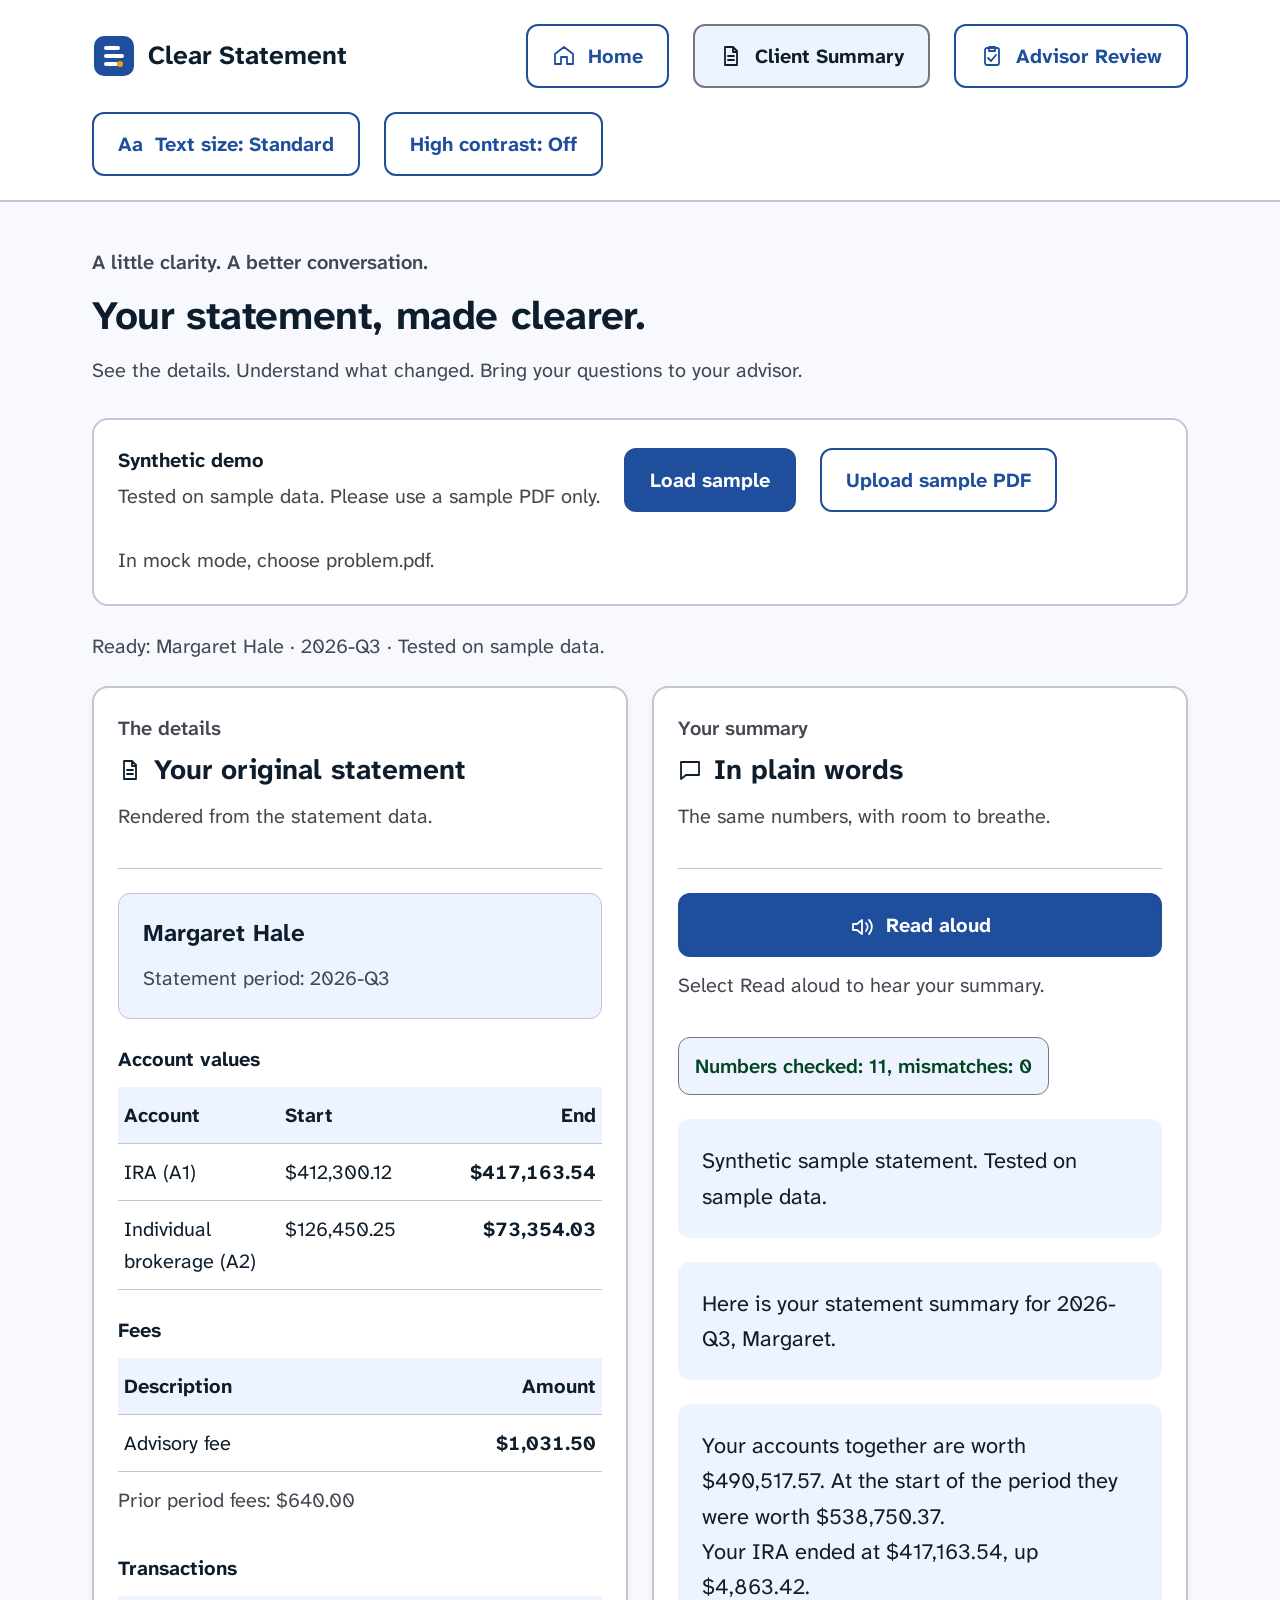
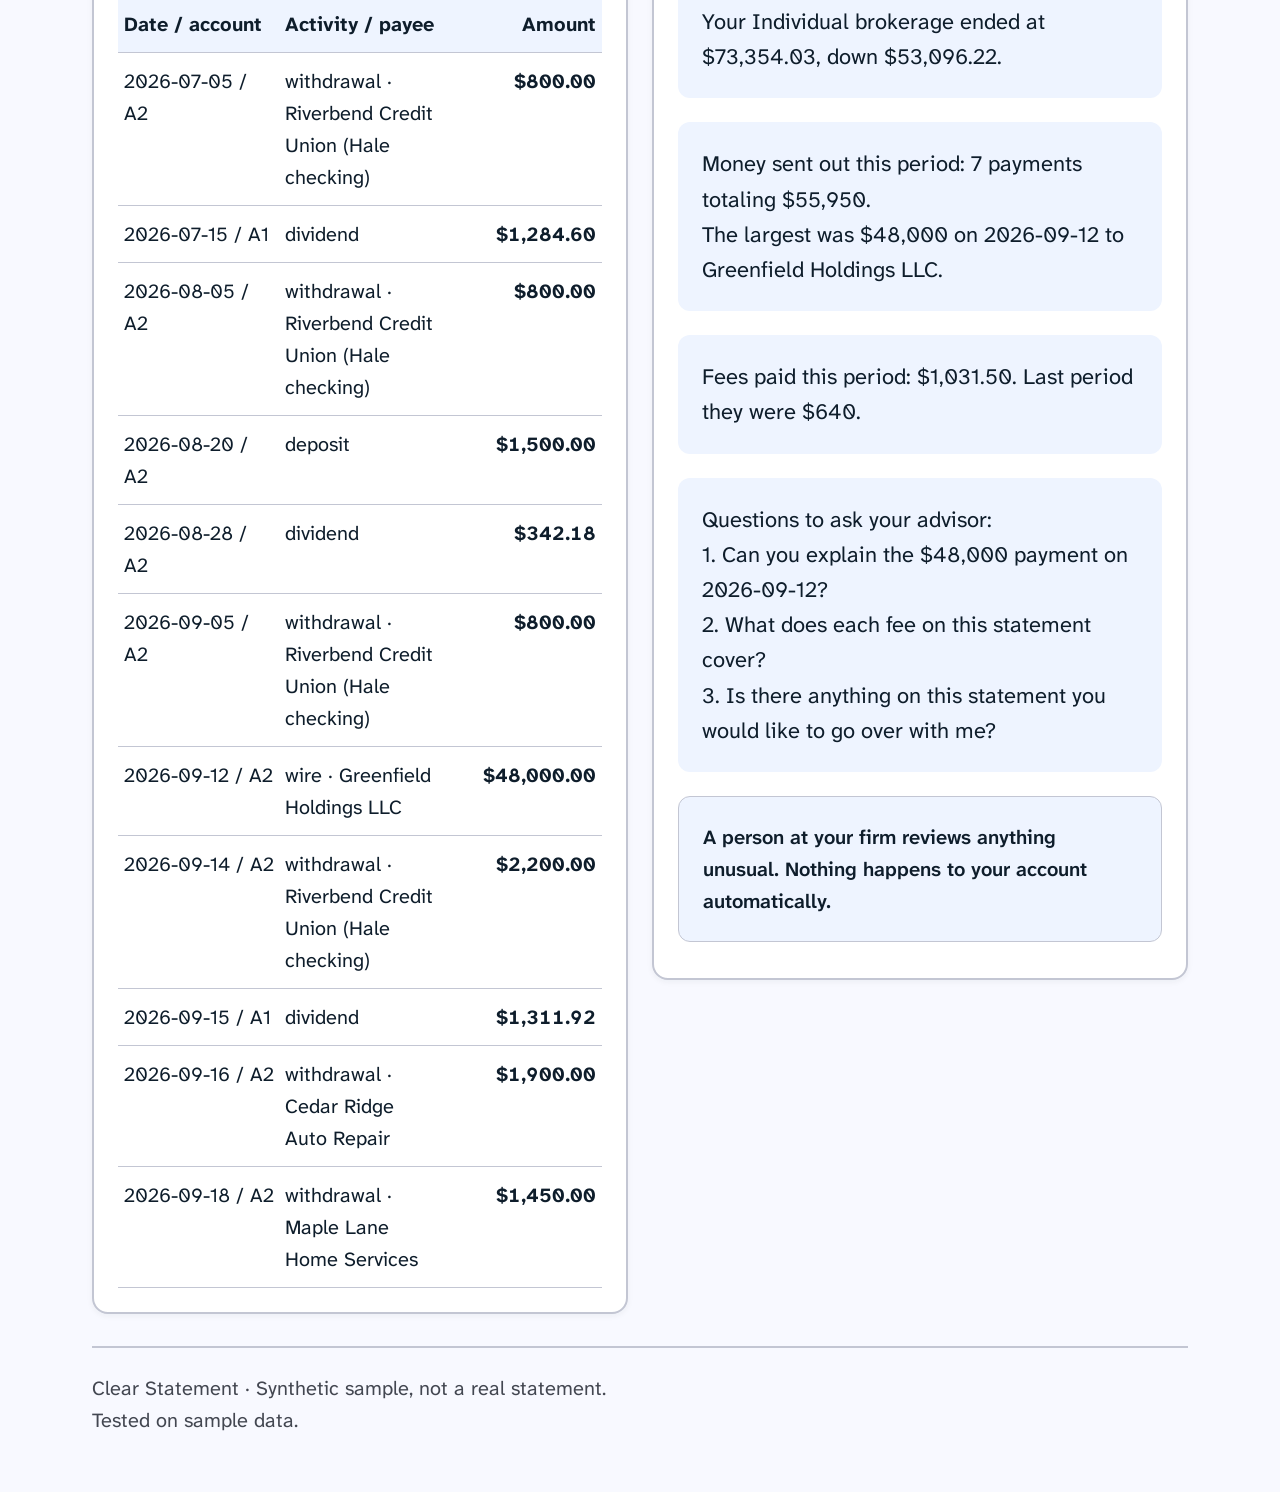
==== commit 62a8dc9f: "Polish frontend navigation and accessibility" ====
--- a/frontend/index.html
+++ b/frontend/index.html
@@ -1,47 +1,65 @@
 <!doctype html>
-<html lang="en"><head>
-<meta charset="utf-8"><meta name="viewport" content="width=device-width, initial-scale=1"><meta name="theme-color" content="#00377d">
-<title>Clear Statement — Your statement, made clearer</title>
-<!-- Working application adapted from stitchUI/clear_statement_summary/code.html. -->
-<link href="https://fonts.googleapis.com/css2?family=Atkinson+Hyperlegible+Next:wght@400;600;700&display=swap" rel="stylesheet">
-<link rel="stylesheet" href="styles.css?v=stitch-visuals-2"><script src="config.js"></script><script type="module" src="client.js?v=stitch-visuals-2"></script>
-</head><body><a class="skip-link" href="#main">Skip to statement</a>
+<html lang="en">
+<head>
+  <meta charset="utf-8">
+  <meta name="viewport" content="width=device-width, initial-scale=1">
+  <meta name="theme-color" content="#1f4e9c">
+  <title>Clear Statement — Your statement, made clearer</title>
+  <link rel="stylesheet" href="https://fonts.googleapis.com/css2?family=Atkinson+Hyperlegible+Next:wght@400;600;700&display=swap">
+  <link rel="stylesheet" href="styles.css">
+  <script src="config.js"></script>
+  <script type="module" src="client.js"></script>
+</head>
+<body class="client-page" data-reading-size="standard">
+  <a class="skip-link" href="#main">Skip to statement</a>
   <header class="site-header">
-    <div class="header-inner">
-      <a class="brand" href="index.html#home">
-        <svg xmlns="http://www.w3.org/2000/svg" viewBox="0 0 44 52" fill="none" aria-hidden="true">
-          <rect x="2" y="6" width="40" height="40" rx="10" fill="#1F4E9C"/>
-          <path d="M14 26H30M14 18H26M14 34H24" stroke="#fff" stroke-width="4" stroke-linecap="round"/>
-          <circle cx="28" cy="34" r="3" fill="#F59E0B"/>
-        </svg><span>Clear Statement</span>
-      </a>
-      <nav class="header-actions" aria-label="Page and accessibility controls">
-        <a class="nav-link" href="index.html#home"><svg class="ui-icon" aria-hidden="true"><use href="icons.svg#home"></use></svg>Home</a>
-        <a class="nav-link" href="advisor.html"><svg class="ui-icon" aria-hidden="true"><use href="icons.svg#advisor"></use></svg>Advisor review</a>
-        <button id="text-size" class="secondary" type="button"><span aria-hidden="true" class="control-icon">Aa</span>Text size: A</button>
-        <button id="contrast" class="secondary" type="button" aria-pressed="false"><span aria-hidden="true" class="control-icon">◐</span>High contrast: Off</button>
-      </nav>
+    <a id="brand-link" class="brand" data-page="home.html" href="home.html?statement_id=problem"><svg class="brand-mark" aria-hidden="true" viewBox="0 0 44 52" focusable="false">
+      <rect x="2" y="6" width="40" height="40" rx="10" fill="currentColor" />
+      <path d="M14 18H26 M14 26H30 M14 34H24" stroke="var(--button-text)" stroke-width="4" stroke-linecap="round" />
+      <circle cx="28" cy="34" r="3" fill="var(--logo-dot)" />
+    </svg> Clear Statement</a>
+    <nav class="header-actions" aria-label="Statement navigation">
+      <a id="home-link" class="nav-link" data-page="home.html" href="home.html?statement_id=problem"><svg class="icon" aria-hidden="true" focusable="false" viewBox="0 0 24 24" fill="none" stroke="currentColor" stroke-width="1.8" stroke-linecap="round" stroke-linejoin="round"><path d="m3 10 9-7 9 7v10h-6v-7H9v7H3z"/></svg><span>Home</span></a>
+      <span class="nav-link current-page" aria-current="page"><svg class="icon" aria-hidden="true" focusable="false" viewBox="0 0 24 24" fill="none" stroke="currentColor" stroke-width="1.8" stroke-linecap="round" stroke-linejoin="round"><path d="M6 3h8l4 4v14H6zM14 3v5h4M9 12h6M9 16h6"/></svg><span>Client Summary</span></span>
+      <a id="advisor-link" class="nav-link" data-page="advisor.html" href="advisor.html?statement_id=problem"><svg class="icon" aria-hidden="true" focusable="false" viewBox="0 0 24 24" fill="none" stroke="currentColor" stroke-width="1.8" stroke-linecap="round" stroke-linejoin="round"><rect x="5" y="4" width="14" height="17" rx="2"/><path d="M9 3h6v4H9zM8 14l3 3 5-6"/></svg><span>Advisor Review</span></a>
+    </nav>
+    <div class="header-tools">
+      <button id="text-size" class="secondary" type="button" aria-controls="comparison"><span aria-hidden="true">Aa</span> <span id="text-size-label" aria-live="polite">Text size: Standard</span></button>
+      <button id="contrast" class="secondary" type="button" aria-pressed="false">High contrast: Off</button>
     </div>
   </header>
-<main id="main">
-<section id="home-view" class="home-view" aria-labelledby="home-title">
-<div class="home-intro"><div class="hero-visual" aria-hidden="true"><svg class="ui-icon" aria-hidden="true"><use href="icons.svg#document"></use></svg><span class="hero-seal"><svg class="ui-icon" aria-hidden="true"><use href="icons.svg#check"></use></svg></span></div><p class="hero-eyebrow">Clear words. Confident conversations.</p><h1 id="home-title" tabindex="-1">Your statement, made clearer.</h1><p>Read your statement in plain words, listen aloud, and bring your questions to your advisor.</p></div>
-<section class="home-card" aria-labelledby="upload-title"><h2 id="upload-title" class="icon-heading"><span class="icon-badge"><svg class="ui-icon" aria-hidden="true"><use href="icons.svg#upload"></use></svg></span>1. Choose a sample statement</h2><p>Synthetic demo · Tested on sample data. Please use a sample PDF only.</p>
-<div class="upload-actions"><button type="button" id="sample">Load sample</button><label class="upload-label" for="upload">Upload sample PDF</label><input id="upload" type="file" accept=".pdf,application/pdf" aria-describedby="upload-help"></div><p id="upload-help">Download the synthetic sample below, then select it with Upload sample PDF.</p><div class="sample-download"><span class="icon-badge amber-badge"><svg class="ui-icon" aria-hidden="true"><use href="icons.svg#document"></use></svg></span><div><strong>Ready-to-upload sample statement</strong><p>Margaret Hale · 2026-Q3 · Includes all three sample flags.</p><a class="nav-link" href="pdfs/problem.pdf" download="problem.pdf"><svg class="ui-icon" aria-hidden="true"><use href="icons.svg#document"></use></svg>Download sample PDF</a></div></div></section>
-<section class="home-card" aria-labelledby="demo-title"><h2 id="demo-title" class="icon-heading"><span class="icon-badge"><svg class="ui-icon" aria-hidden="true"><use href="icons.svg#chat"></use></svg></span>Continue the demo</h2><p>Read the sample summary, then review the flagged items as Dana Ortiz (demo advisor).</p><div class="home-actions"><a class="nav-link" href="#summary">Read sample summary</a><a class="nav-link" href="advisor.html">Open advisor review</a></div></section>
-</section>
-<p id="status" role="status" aria-live="polite">Loading the sample statement…</p><p id="error" role="alert" hidden></p>
-<section id="summary-view" hidden aria-label="Statement summary">
-<div class="flow-bar"><div class="flow-actions"><a class="nav-link" href="#home">← Go back</a><button id="print" type="button" class="secondary"><svg class="ui-icon" aria-hidden="true"><use href="icons.svg#print"></use></svg>Print this page</button></div>
-<ol class="flow-steps" aria-label="Statement steps"><li><a href="#home">1. Upload</a></li><li><a id="summary-step" href="#summary">2. Read your summary</a></li><li><a id="questions-step" href="#questions">3. Questions for your advisor</a></li></ol></div>
-<div id="comparison" class="comparison" aria-busy="true" hidden>
-<section class="panel original" aria-labelledby="original-title"><div class="panel-heading"><h2 id="original-title" class="icon-heading"><svg class="ui-icon" aria-hidden="true"><use href="icons.svg#document"></use></svg>Your original statement</h2><p><span class="sample-chip">Sample data</span> · Rendered from statement data.</p><a href="pdfs/problem.pdf" download="problem.pdf">Download original sample PDF</a></div><div id="statement"></div></section>
-<section class="panel plain" aria-labelledby="summary-title"><div class="panel-heading"><h2 id="summary-title" class="icon-heading" tabindex="-1"><svg class="ui-icon" aria-hidden="true"><use href="icons.svg#chat"></use></svg>In plain words</h2><p>The same numbers, made easier to read.</p></div>
-<div id="audio-section"></div><p id="validation" class="validation"></p><div id="summary" class="summary"></div>
-<button id="explain-toggle" class="secondary" type="button" aria-expanded="false" aria-controls="explanation">Why am I seeing this?</button>
-<div id="explanation" class="explanation" hidden><h3>Why we highlight these items</h3><p>Clear Statement uses simple checks for a large wire to a new payee, repeated withdrawals, and a fee increase. These items are worth a conversation with your advisor. A person reviews and decides what happens next.</p></div>
-<div class="advisor-note"><p>A person at your firm reviews anything unusual. Nothing happens to your account automatically.</p></div></section></div>
-<div class="summary-footer flow-actions"><a class="nav-link" href="#home">← Go back</a><a class="nav-link" href="#questions">Show me questions to ask my advisor</a><a class="nav-link" href="advisor.html">Continue to advisor review →</a></div>
-</section></main>
-<footer class="page-footer"><div class="footer-inner"><div class="assurance"><p><strong>A person decides.</strong> This tool never acts on an account by itself.</p></div><p class="footer-label">Clear Statement · Synthetic sample, not a real statement. Tested on sample data.</p></div></footer>
-</body></html>
+  <main id="main">
+    <div class="intro">
+      <p class="eyebrow">A little clarity. A better conversation.</p>
+      <h1>Your statement, made clearer.</h1>
+      <p>See the details. Understand what changed. Bring your questions to your advisor.</p>
+    </div>
+    <section class="upload-bar" aria-label="Choose a sample statement">
+      <div><strong>Synthetic demo</strong><p>Tested on sample data. Please use a sample PDF only.</p></div>
+      <div class="upload-actions">
+        <button type="button" id="sample">Load sample</button>
+        <label class="upload-label" for="upload">Upload sample PDF</label>
+        <input id="upload" type="file" accept=".pdf,application/pdf" aria-describedby="upload-help">
+      </div>
+      <p id="upload-help">In mock mode, choose problem.pdf.</p>
+    </section>
+    <p id="status" role="status" aria-live="polite">Loading the sample statement…</p>
+    <p id="error" role="alert" hidden></p>
+    <div id="comparison" class="comparison" aria-busy="true" hidden>
+      <section class="panel original" aria-labelledby="original-title">
+        <div class="panel-heading"><span class="step">The details</span><h2 id="original-title"><svg class="icon" aria-hidden="true" focusable="false" viewBox="0 0 24 24" fill="none" stroke="currentColor" stroke-width="1.8" stroke-linecap="round" stroke-linejoin="round"><path d="M6 3h8l4 4v14H6zM14 3v5h4M9 12h6M9 16h6"/></svg><span>Your original statement</span></h2><p>Rendered from the statement data.</p></div>
+        <div id="statement"></div>
+      </section>
+      <section class="panel plain" aria-labelledby="summary-title">
+        <div class="panel-heading"><span class="step">Your summary</span><h2 id="summary-title"><svg class="icon" aria-hidden="true" focusable="false" viewBox="0 0 24 24" fill="none" stroke="currentColor" stroke-width="1.8" stroke-linecap="round" stroke-linejoin="round"><path d="M3 4h18v13H8l-5 4z"/></svg><span>In plain words</span></h2><p>The same numbers, with room to breathe.</p></div>
+        <!-- Task U: read-aloud controls belong in this audio section. -->
+        <div id="audio-section"></div>
+        <p id="validation" class="validation"></p>
+        <div id="summary" class="summary"></div>
+        <p class="advisor-note">A person at your firm reviews anything unusual. Nothing happens to your account automatically.</p>
+      </section>
+    </div>
+    <footer>Clear Statement · Synthetic sample, not a real statement.<br>Tested on sample data.</footer>
+  </main>
+</body>
+</html>
--- a/frontend/styles.css
+++ b/frontend/styles.css
@@ -8,7 +8,7 @@
 }
 * { box-sizing: border-box; }
 [hidden] { display: none !important; }
-body { margin: 0; color: var(--ink); background: var(--paper); font: 22px/1.6 'Atkinson Hyperlegible Next', Verdana, system-ui, sans-serif; }
+body { margin: 0; color: var(--ink); background: var(--paper); font: 20px/1.6 'Atkinson Hyperlegible Next', Verdana, system-ui, sans-serif; }
 button, input, textarea { font: inherit; }
 button, .upload-label, .nav-link {
   display: inline-flex; justify-content: center; align-items: center;
@@ -25,18 +25,18 @@
 a { color: var(--accent); }
 p { margin: .75rem 0; }
 h1, h2, h3 { line-height: 1.3; font-weight: 700; overflow-wrap: anywhere; }
-h1 { font-size: clamp(36px, 4vw, 48px); letter-spacing: -.01em; margin: .75rem 0; }
-h2 { font-size: 32px; margin: .5rem 0; }
-h3 { font-size: 26px; margin: 0; }
+h1 { font-size: clamp(32px, 4vw, 40px); letter-spacing: -.01em; margin: .75rem 0; }
+h2 { font-size: 28px; margin: .5rem 0; }
+h3 { font-size: 24px; margin: 0; }
 .skip-link { position: absolute; left: 1.5rem; top: -100px; z-index: 2; background: var(--surface); padding: .75rem; }
 .skip-link:focus { top: 1.5rem; }
-.site-header { display: flex; flex-wrap: wrap; justify-content: space-between; align-items: center; gap: 1.5rem; padding: 1.5rem max(1.5rem, calc((100% - 1160px) / 2 + 3rem)); background: var(--surface); border-bottom: 2px solid var(--line); }
+.site-header { display: flex; flex-wrap: wrap; justify-content: space-between; align-items: center; gap: 1.5rem; padding: 1.5rem max(1.5rem, calc((100% - 1160px) / 2 + 2rem)); background: var(--surface); border-bottom: 2px solid var(--line); }
 .brand { display: flex; align-items: center; gap: .75rem; color: var(--ink); text-decoration: none; font-size: 26px; font-weight: 700; line-height: 1.3; }
 .brand-mark { width: 44px; height: 52px; flex-shrink: 0; color: var(--accent); }
 .header-actions { display: flex; align-items: center; flex-wrap: wrap; gap: 1.5rem; }
 .header-actions .nav-link, .header-actions button { font-size: 20px; }
-main { max-width: 1160px; margin: auto; padding: 3rem; }
-.intro { margin-bottom: 3rem; max-width: 65ch; }
+main { max-width: 1160px; margin: auto; padding: 2rem; }
+.intro { margin-bottom: 2rem; max-width: 65ch; }
 .intro > p:last-child, .eyebrow, .step { color: var(--muted); }
 .eyebrow, .step { font-size: 20px; font-weight: 600; }
 .upload-bar { display: flex; flex-wrap: wrap; align-items: center; gap: 1.5rem; padding: 1.5rem; background: var(--surface); border: 2px solid var(--line); border-radius: 16px; }
@@ -48,8 +48,8 @@
 #upload-help { flex-basis: 100%; font-size: 20px; }
 #status { color: var(--muted); margin: 1.5rem 0; overflow-wrap: anywhere; }
 #error, #audio-error { padding: 1rem; border: 2px solid var(--error); border-radius: 8px; color: var(--error); overflow-wrap: anywhere; }
-.comparison { display: grid; grid-template-columns: repeat(2, minmax(0, 1fr)); gap: 2rem; align-items: start; }
-.panel { min-width: 0; padding: 2rem; background: var(--surface); border: 2px solid var(--line); border-radius: 16px; box-shadow: 0 2px 6px rgb(18 32 47 / 5%); overflow-wrap: anywhere; }
+.comparison { display: grid; grid-template-columns: repeat(2, minmax(0, 1fr)); gap: 1.5rem; align-items: start; }
+.panel { min-width: 0; padding: 1.5rem; background: var(--surface); border: 2px solid var(--line); border-radius: 16px; box-shadow: 0 2px 6px rgb(18 32 47 / 5%); overflow-wrap: anywhere; }
 .panel-heading { margin-bottom: 1.5rem; padding-bottom: 1.5rem; border-bottom: 1px solid var(--line); }
 .panel-heading p { color: var(--muted); }
 .statement-context { background: var(--soft); border: 1px solid var(--line); border-radius: 12px; padding: 1.5rem; }
@@ -63,17 +63,17 @@
 .prior-fees { color: var(--muted); font-size: 20px; }
 .validation { display: inline-block; margin: 1.5rem 0 0; padding: .75rem 1rem; color: var(--success); background: var(--soft); border: 1px solid var(--border); border-radius: 12px; font-size: 20px; font-weight: 600; }
 .needs-review { color: var(--error); border: 2px solid var(--error); }
-.summary { font-size: 24px; line-height: 1.6; }
+.summary { font-size: 22px; line-height: 1.6; }
 .summary p { margin: 1.5rem 0; padding: 1.5rem; border-radius: 12px; background: var(--soft); white-space: pre-line; max-width: 65ch; }
-.read-aloud { width: 100%; min-height: 72px; }
+.read-aloud { width: 100%; min-height: 64px; }
 #audio-status { color: var(--muted); font-size: 20px; }
 .advisor-note { padding: 1.5rem; background: var(--soft); border: 1px solid var(--line); border-radius: 12px; font-weight: 600; }
-footer { margin-top: 3rem; padding: 1.5rem 0; border-top: 2px solid var(--line); color: var(--muted); font-size: 20px; }
+footer { margin-top: 2rem; padding: 1.5rem 0; border-top: 2px solid var(--line); color: var(--muted); font-size: 20px; }
 
-/* Prepared for Tasks V/W. These rules apply only inside the future advisor page. */
+/* Advisor review and audit trail. */
 .advisor-page .client-context, .advisor-page .review-assurance { padding: 1.5rem; border: 1px solid var(--line); border-radius: 12px; background: var(--soft); }
-.advisor-page .client-context { display: flex; flex-wrap: wrap; gap: 1.5rem; background: var(--surface); margin-bottom: 3rem; }
-.advisor-page .advisor-workspace { display: grid; grid-template-columns: minmax(0, 5fr) minmax(0, 7fr); gap: 2rem; align-items: start; }
+.advisor-page .client-context { display: flex; flex-wrap: wrap; gap: 1.5rem; background: var(--surface); margin-bottom: 2rem; }
+.advisor-page .advisor-workspace { display: grid; grid-template-columns: minmax(0, 5fr) minmax(0, 7fr); gap: 1.5rem; align-items: start; }
 .advisor-page .flag-list { display: grid; gap: 1.5rem; padding: 0; list-style: none; }
 .advisor-page .flag-card { display: block; width: 100%; padding: 1.5rem; color: var(--ink); background: var(--surface); border: 2px solid var(--border); text-align: left; }
 .advisor-page .flag-card:hover:not(:disabled) { background: var(--soft); }
@@ -92,7 +92,7 @@
 .advisor-page textarea { width: 100%; min-height: 160px; padding: 1.5rem; resize: vertical; background: var(--surface); color: var(--ink); border: 2px solid var(--border); border-radius: 8px; }
 .advisor-page .decision-actions { display: flex; flex-wrap: wrap; gap: 1.5rem; }
 .advisor-page .decision-actions button { flex: 1 1 160px; }
-.advisor-page .audit-panel { margin-top: 3rem; }
+.advisor-page .audit-panel { margin-top: 2rem; }
 .advisor-page .audit-table th:last-child, .advisor-page .audit-table td:last-child { text-align: left; font-weight: 400; }
 .advisor-page .audit-table time { font-variant-numeric: tabular-nums; }
 .advisor-page .audit-empty, .advisor-page .audit-status { color: var(--muted); }
@@ -113,7 +113,7 @@
   .header-actions, .upload-actions { width: 100%; }
   .header-actions > *, .upload-actions > button, .upload-label { width: 100%; }
   button, .upload-label, .nav-link { min-height: 72px; }
-  .panel { padding: 1.5rem; }
+  .panel { padding: 1.25rem; }
   h2 { font-size: 26px; }
   .summary p, .statement-context { padding: 1rem; }
   table, caption, tbody, tr, td { display: block; width: 100%; }
@@ -124,3 +124,34 @@
   .advisor-page .decision-actions { flex-direction: column; }
   .advisor-page .decision-actions button { flex: auto; }
 }
+
+/* Shared navigation and restrained outline icons. */
+.header-tools { display: flex; flex-wrap: wrap; gap: 1.5rem; }
+.header-tools button { font-size: 20px; }
+.nav-link.current-page, .nav-link.current-page:hover { cursor: default; color: var(--ink); background: var(--soft); border-color: var(--border); }
+.icon { width: 24px; height: 24px; flex-shrink: 0; vertical-align: middle; }
+.nav-link, button, .panel-heading h2 { gap: .75rem; }
+.panel-heading h2 { display: flex; align-items: center; }
+.home-entries { display: grid; grid-template-columns: repeat(2, minmax(0, 1fr)); gap: 1.5rem; }
+.home-entries .panel { display: flex; flex-direction: column; align-items: start; gap: 1rem; }
+.home-entries .nav-link { margin-top: auto; }
+.client-page { font-size: var(--reading-font); --reading-font: 20px; --summary-font: 22px; --reading-heading: 24px; }
+.client-page[data-reading-size="large"] { --reading-font: 24px; --summary-font: 26px; --reading-heading: 28px; }
+.client-page[data-reading-size="largest"] { --reading-font: 28px; --summary-font: 30px; --reading-heading: 32px; }
+.client-page #statement, .client-page #statement table, .client-page #statement caption,
+.client-page .prior-fees, .client-page #validation, .client-page #audio-status,
+.client-page #audio-error, .client-page .advisor-note { font-size: var(--reading-font); }
+/* The reading setting also reaches inherited body copy and fixed-size headings. */
+.client-page main h1 { font-size: calc(clamp(32px, 4vw, 40px) + var(--reading-font) - 20px); }
+.client-page main h2 { font-size: calc(28px + var(--reading-font) - 20px); }
+.client-page main h3 { font-size: var(--reading-heading); }
+.client-page .summary { font-size: var(--summary-font); }
+@media (max-width: 1280px) { .client-page[data-reading-size="largest"] .comparison { grid-template-columns: minmax(0, 1fr); } }
+@media (max-width: 1100px) { .client-page[data-reading-size="large"] .comparison { grid-template-columns: minmax(0, 1fr); } }
+@media (max-width: 600px) {
+  .header-tools { width: 100%; }
+  .header-tools > * { width: 100%; }
+  .home-entries { grid-template-columns: minmax(0, 1fr); }
+  .read-aloud { min-height: 72px; }
+  .client-page main h2 { font-size: calc(26px + var(--reading-font) - 20px); }
+}
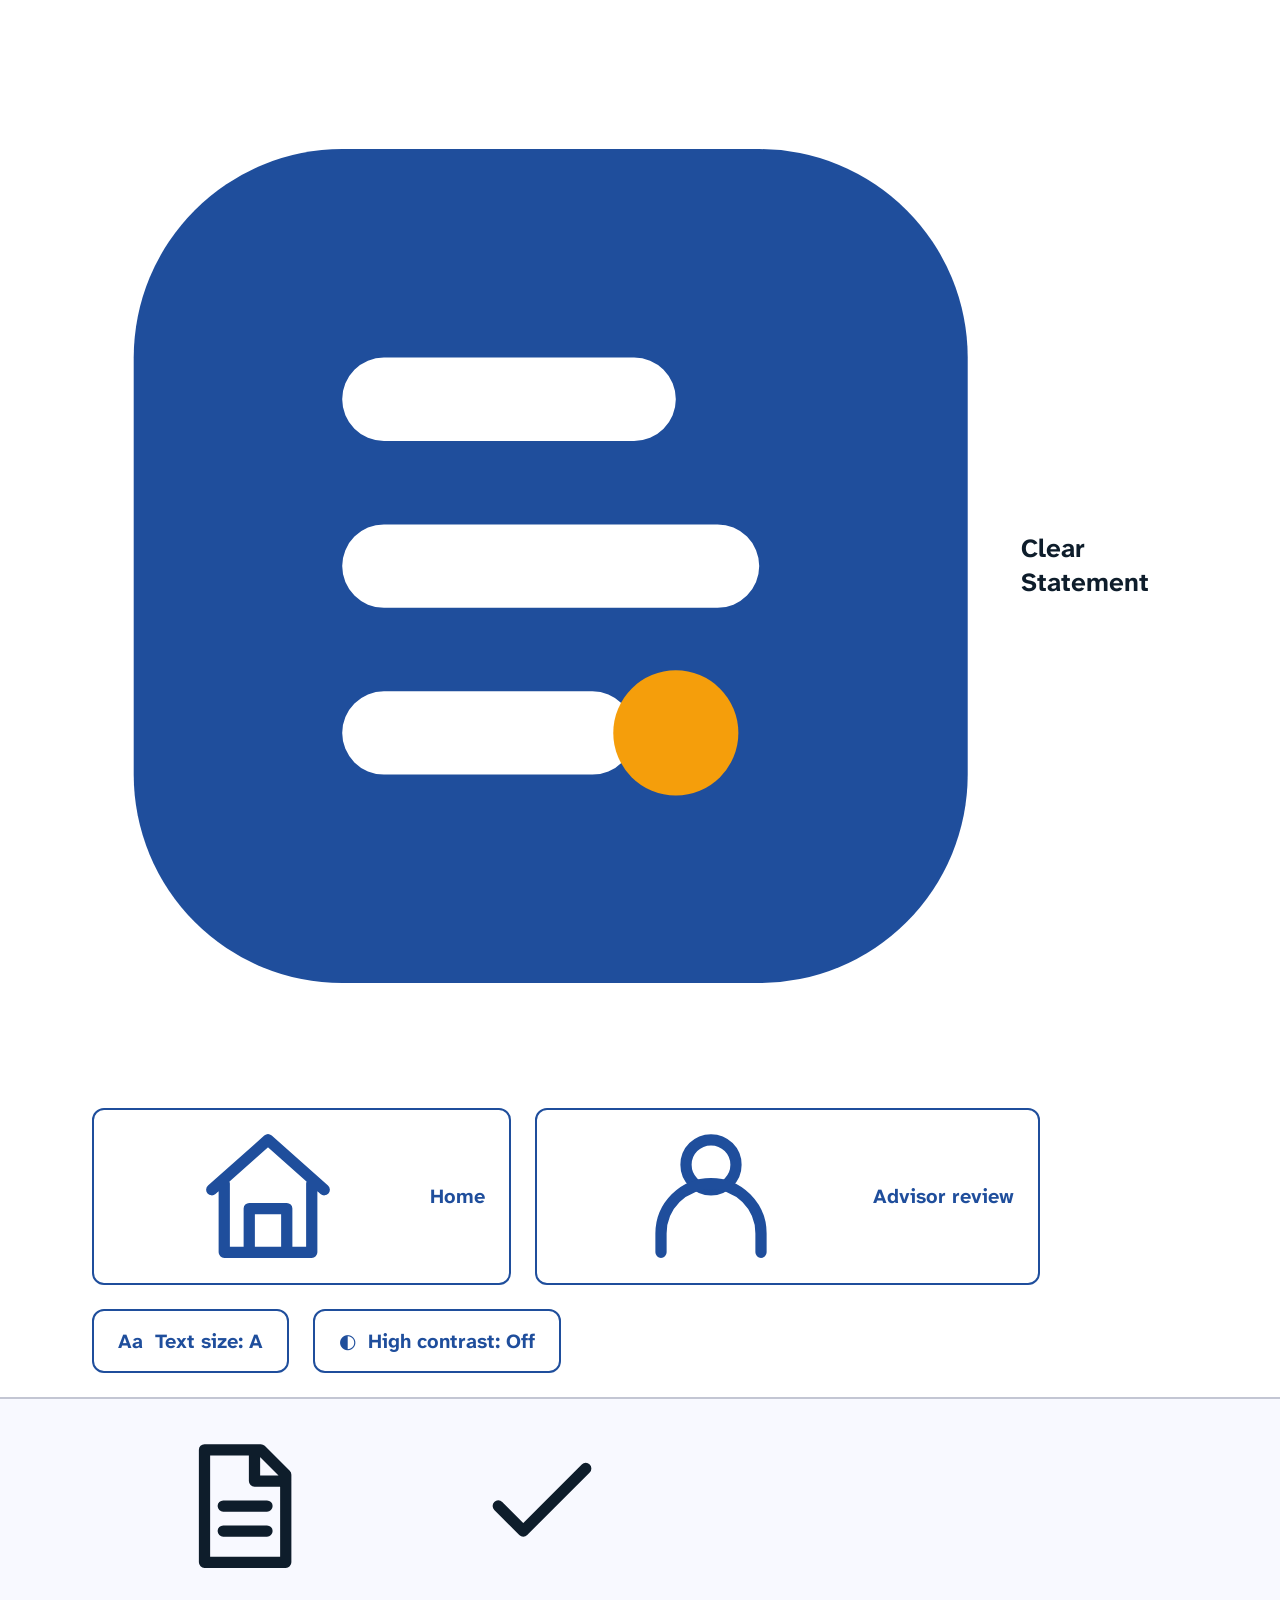
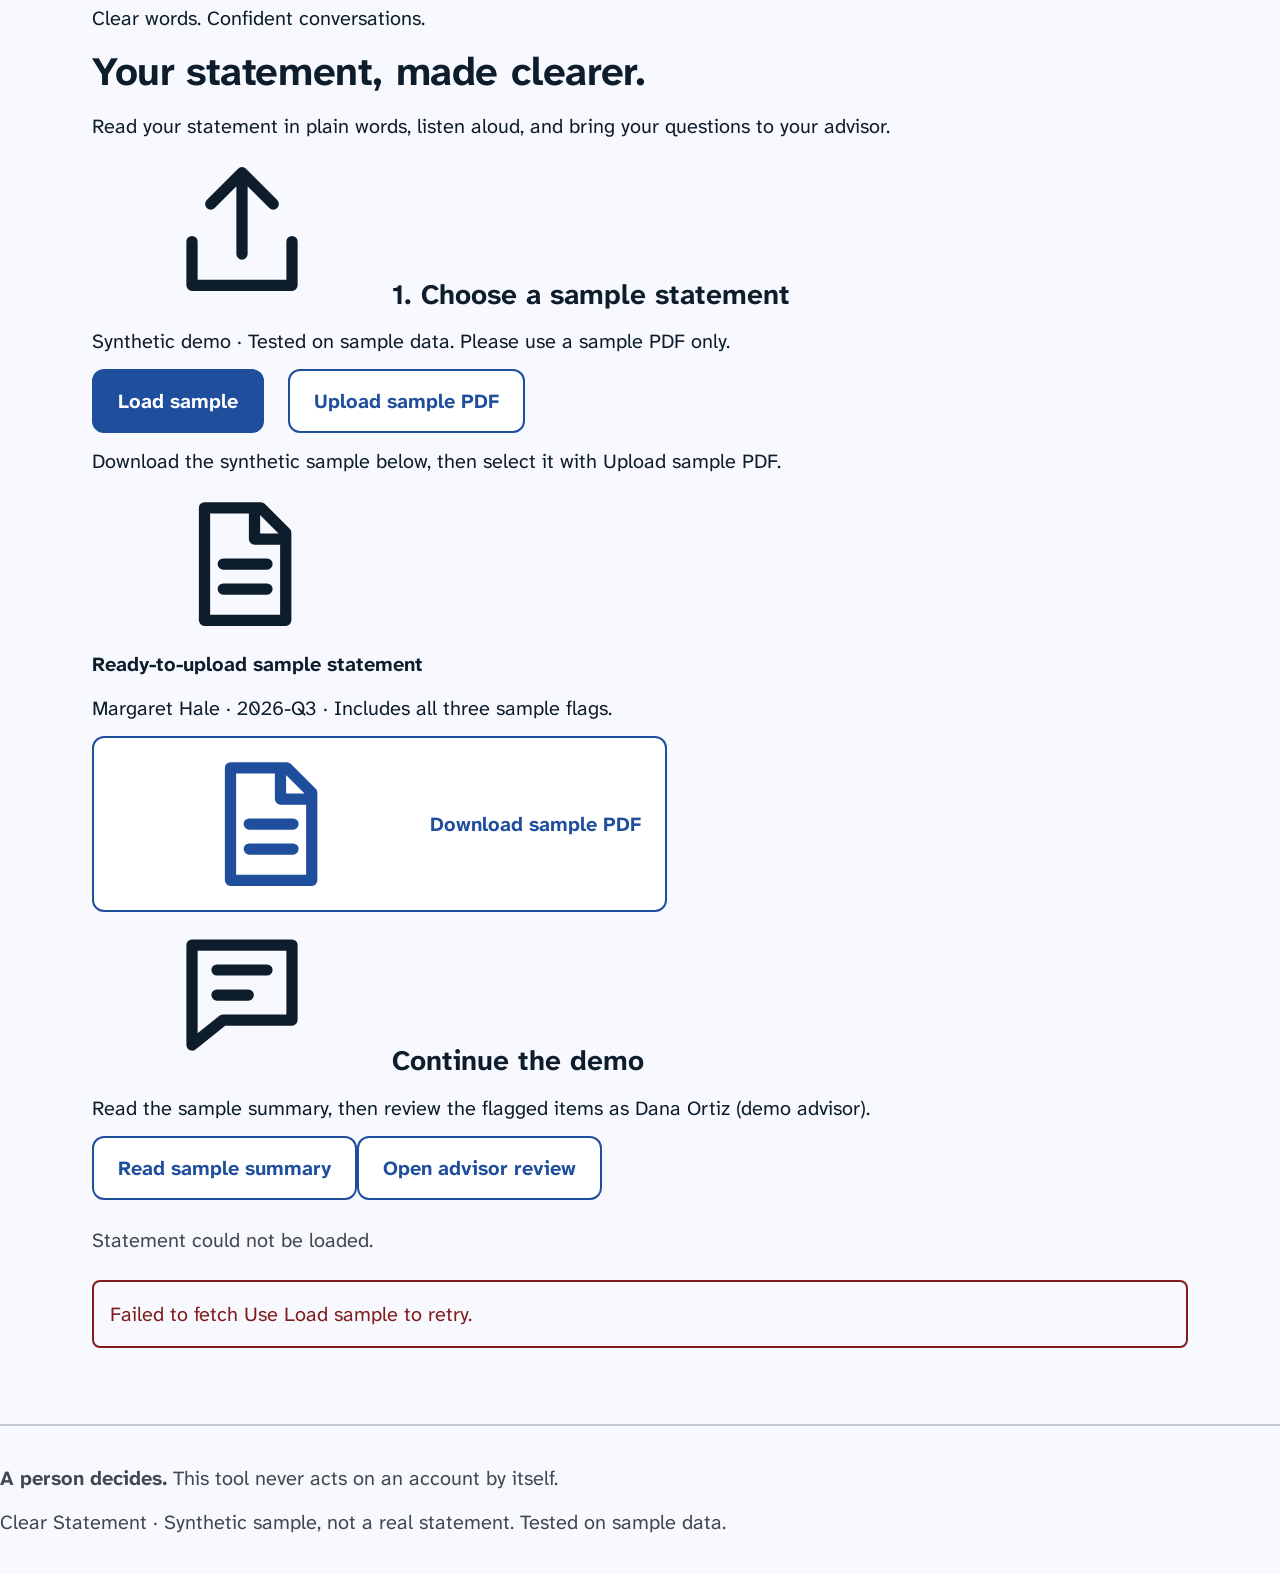
==== commit 5ac6fbb7: "Merge pull request #5 from HallowsYves/Task-V-Lucifyz-Test AWS extraction + Task W,X" ====
--- a/frontend/index.html
+++ b/frontend/index.html
@@ -1,65 +1,47 @@
 <!doctype html>
-<html lang="en">
-<head>
-  <meta charset="utf-8">
-  <meta name="viewport" content="width=device-width, initial-scale=1">
-  <meta name="theme-color" content="#1f4e9c">
-  <title>Clear Statement — Your statement, made clearer</title>
-  <link rel="stylesheet" href="https://fonts.googleapis.com/css2?family=Atkinson+Hyperlegible+Next:wght@400;600;700&display=swap">
-  <link rel="stylesheet" href="styles.css">
-  <script src="config.js"></script>
-  <script type="module" src="client.js"></script>
-</head>
-<body class="client-page" data-reading-size="standard">
-  <a class="skip-link" href="#main">Skip to statement</a>
+<html lang="en"><head>
+<meta charset="utf-8"><meta name="viewport" content="width=device-width, initial-scale=1"><meta name="theme-color" content="#00377d">
+<title>Clear Statement — Your statement, made clearer</title>
+<!-- Working application adapted from stitchUI/clear_statement_summary/code.html. -->
+<link href="https://fonts.googleapis.com/css2?family=Atkinson+Hyperlegible+Next:wght@400;600;700&display=swap" rel="stylesheet">
+<link rel="stylesheet" href="styles.css?v=stitch-visuals-2"><script src="config.js"></script><script type="module" src="client.js?v=stitch-visuals-2"></script>
+</head><body><a class="skip-link" href="#main">Skip to statement</a>
   <header class="site-header">
-    <a id="brand-link" class="brand" data-page="home.html" href="home.html?statement_id=problem"><svg class="brand-mark" aria-hidden="true" viewBox="0 0 44 52" focusable="false">
-      <rect x="2" y="6" width="40" height="40" rx="10" fill="currentColor" />
-      <path d="M14 18H26 M14 26H30 M14 34H24" stroke="var(--button-text)" stroke-width="4" stroke-linecap="round" />
-      <circle cx="28" cy="34" r="3" fill="var(--logo-dot)" />
-    </svg> Clear Statement</a>
-    <nav class="header-actions" aria-label="Statement navigation">
-      <a id="home-link" class="nav-link" data-page="home.html" href="home.html?statement_id=problem"><svg class="icon" aria-hidden="true" focusable="false" viewBox="0 0 24 24" fill="none" stroke="currentColor" stroke-width="1.8" stroke-linecap="round" stroke-linejoin="round"><path d="m3 10 9-7 9 7v10h-6v-7H9v7H3z"/></svg><span>Home</span></a>
-      <span class="nav-link current-page" aria-current="page"><svg class="icon" aria-hidden="true" focusable="false" viewBox="0 0 24 24" fill="none" stroke="currentColor" stroke-width="1.8" stroke-linecap="round" stroke-linejoin="round"><path d="M6 3h8l4 4v14H6zM14 3v5h4M9 12h6M9 16h6"/></svg><span>Client Summary</span></span>
-      <a id="advisor-link" class="nav-link" data-page="advisor.html" href="advisor.html?statement_id=problem"><svg class="icon" aria-hidden="true" focusable="false" viewBox="0 0 24 24" fill="none" stroke="currentColor" stroke-width="1.8" stroke-linecap="round" stroke-linejoin="round"><rect x="5" y="4" width="14" height="17" rx="2"/><path d="M9 3h6v4H9zM8 14l3 3 5-6"/></svg><span>Advisor Review</span></a>
-    </nav>
-    <div class="header-tools">
-      <button id="text-size" class="secondary" type="button" aria-controls="comparison"><span aria-hidden="true">Aa</span> <span id="text-size-label" aria-live="polite">Text size: Standard</span></button>
-      <button id="contrast" class="secondary" type="button" aria-pressed="false">High contrast: Off</button>
+    <div class="header-inner">
+      <a class="brand" href="index.html#home">
+        <svg xmlns="http://www.w3.org/2000/svg" viewBox="0 0 44 52" fill="none" aria-hidden="true">
+          <rect x="2" y="6" width="40" height="40" rx="10" fill="#1F4E9C"/>
+          <path d="M14 26H30M14 18H26M14 34H24" stroke="#fff" stroke-width="4" stroke-linecap="round"/>
+          <circle cx="28" cy="34" r="3" fill="#F59E0B"/>
+        </svg><span>Clear Statement</span>
+      </a>
+      <nav class="header-actions" aria-label="Page and accessibility controls">
+        <a class="nav-link" href="index.html#home"><svg class="ui-icon" aria-hidden="true"><use href="icons.svg#home"></use></svg>Home</a>
+        <a class="nav-link" href="advisor.html"><svg class="ui-icon" aria-hidden="true"><use href="icons.svg#advisor"></use></svg>Advisor review</a>
+        <button id="text-size" class="secondary" type="button"><span aria-hidden="true" class="control-icon">Aa</span>Text size: A</button>
+        <button id="contrast" class="secondary" type="button" aria-pressed="false"><span aria-hidden="true" class="control-icon">◐</span>High contrast: Off</button>
+      </nav>
     </div>
   </header>
-  <main id="main">
-    <div class="intro">
-      <p class="eyebrow">A little clarity. A better conversation.</p>
-      <h1>Your statement, made clearer.</h1>
-      <p>See the details. Understand what changed. Bring your questions to your advisor.</p>
-    </div>
-    <section class="upload-bar" aria-label="Choose a sample statement">
-      <div><strong>Synthetic demo</strong><p>Tested on sample data. Please use a sample PDF only.</p></div>
-      <div class="upload-actions">
-        <button type="button" id="sample">Load sample</button>
-        <label class="upload-label" for="upload">Upload sample PDF</label>
-        <input id="upload" type="file" accept=".pdf,application/pdf" aria-describedby="upload-help">
-      </div>
-      <p id="upload-help">In mock mode, choose problem.pdf.</p>
-    </section>
-    <p id="status" role="status" aria-live="polite">Loading the sample statement…</p>
-    <p id="error" role="alert" hidden></p>
-    <div id="comparison" class="comparison" aria-busy="true" hidden>
-      <section class="panel original" aria-labelledby="original-title">
-        <div class="panel-heading"><span class="step">The details</span><h2 id="original-title"><svg class="icon" aria-hidden="true" focusable="false" viewBox="0 0 24 24" fill="none" stroke="currentColor" stroke-width="1.8" stroke-linecap="round" stroke-linejoin="round"><path d="M6 3h8l4 4v14H6zM14 3v5h4M9 12h6M9 16h6"/></svg><span>Your original statement</span></h2><p>Rendered from the statement data.</p></div>
-        <div id="statement"></div>
-      </section>
-      <section class="panel plain" aria-labelledby="summary-title">
-        <div class="panel-heading"><span class="step">Your summary</span><h2 id="summary-title"><svg class="icon" aria-hidden="true" focusable="false" viewBox="0 0 24 24" fill="none" stroke="currentColor" stroke-width="1.8" stroke-linecap="round" stroke-linejoin="round"><path d="M3 4h18v13H8l-5 4z"/></svg><span>In plain words</span></h2><p>The same numbers, with room to breathe.</p></div>
-        <!-- Task U: read-aloud controls belong in this audio section. -->
-        <div id="audio-section"></div>
-        <p id="validation" class="validation"></p>
-        <div id="summary" class="summary"></div>
-        <p class="advisor-note">A person at your firm reviews anything unusual. Nothing happens to your account automatically.</p>
-      </section>
-    </div>
-    <footer>Clear Statement · Synthetic sample, not a real statement.<br>Tested on sample data.</footer>
-  </main>
-</body>
-</html>
+<main id="main">
+<section id="home-view" class="home-view" aria-labelledby="home-title">
+<div class="home-intro"><div class="hero-visual" aria-hidden="true"><svg class="ui-icon" aria-hidden="true"><use href="icons.svg#document"></use></svg><span class="hero-seal"><svg class="ui-icon" aria-hidden="true"><use href="icons.svg#check"></use></svg></span></div><p class="hero-eyebrow">Clear words. Confident conversations.</p><h1 id="home-title" tabindex="-1">Your statement, made clearer.</h1><p>Read your statement in plain words, listen aloud, and bring your questions to your advisor.</p></div>
+<section class="home-card" aria-labelledby="upload-title"><h2 id="upload-title" class="icon-heading"><span class="icon-badge"><svg class="ui-icon" aria-hidden="true"><use href="icons.svg#upload"></use></svg></span>1. Choose a sample statement</h2><p>Synthetic demo · Tested on sample data. Please use a sample PDF only.</p>
+<div class="upload-actions"><button type="button" id="sample">Load sample</button><label class="upload-label" for="upload">Upload sample PDF</label><input id="upload" type="file" accept=".pdf,application/pdf" aria-describedby="upload-help"></div><p id="upload-help">Download the synthetic sample below, then select it with Upload sample PDF.</p><div class="sample-download"><span class="icon-badge amber-badge"><svg class="ui-icon" aria-hidden="true"><use href="icons.svg#document"></use></svg></span><div><strong>Ready-to-upload sample statement</strong><p>Margaret Hale · 2026-Q3 · Includes all three sample flags.</p><a class="nav-link" href="pdfs/problem.pdf" download="problem.pdf"><svg class="ui-icon" aria-hidden="true"><use href="icons.svg#document"></use></svg>Download sample PDF</a></div></div></section>
+<section class="home-card" aria-labelledby="demo-title"><h2 id="demo-title" class="icon-heading"><span class="icon-badge"><svg class="ui-icon" aria-hidden="true"><use href="icons.svg#chat"></use></svg></span>Continue the demo</h2><p>Read the sample summary, then review the flagged items as Dana Ortiz (demo advisor).</p><div class="home-actions"><a class="nav-link" href="#summary">Read sample summary</a><a class="nav-link" href="advisor.html">Open advisor review</a></div></section>
+</section>
+<p id="status" role="status" aria-live="polite">Loading the sample statement…</p><p id="error" role="alert" hidden></p>
+<section id="summary-view" hidden aria-label="Statement summary">
+<div class="flow-bar"><div class="flow-actions"><a class="nav-link" href="#home">← Go back</a><button id="print" type="button" class="secondary"><svg class="ui-icon" aria-hidden="true"><use href="icons.svg#print"></use></svg>Print this page</button></div>
+<ol class="flow-steps" aria-label="Statement steps"><li><a href="#home">1. Upload</a></li><li><a id="summary-step" href="#summary">2. Read your summary</a></li><li><a id="questions-step" href="#questions">3. Questions for your advisor</a></li></ol></div>
+<div id="comparison" class="comparison" aria-busy="true" hidden>
+<section class="panel original" aria-labelledby="original-title"><div class="panel-heading"><h2 id="original-title" class="icon-heading"><svg class="ui-icon" aria-hidden="true"><use href="icons.svg#document"></use></svg>Your original statement</h2><p><span class="sample-chip">Sample data</span> · Rendered from statement data.</p><a href="pdfs/problem.pdf" download="problem.pdf">Download original sample PDF</a></div><div id="statement"></div></section>
+<section class="panel plain" aria-labelledby="summary-title"><div class="panel-heading"><h2 id="summary-title" class="icon-heading" tabindex="-1"><svg class="ui-icon" aria-hidden="true"><use href="icons.svg#chat"></use></svg>In plain words</h2><p>The same numbers, made easier to read.</p></div>
+<div id="audio-section"></div><p id="validation" class="validation"></p><div id="summary" class="summary"></div>
+<button id="explain-toggle" class="secondary" type="button" aria-expanded="false" aria-controls="explanation">Why am I seeing this?</button>
+<div id="explanation" class="explanation" hidden><h3>Why we highlight these items</h3><p>Clear Statement uses simple checks for a large wire to a new payee, repeated withdrawals, and a fee increase. These items are worth a conversation with your advisor. A person reviews and decides what happens next.</p></div>
+<div class="advisor-note"><p>A person at your firm reviews anything unusual. Nothing happens to your account automatically.</p></div></section></div>
+<div class="summary-footer flow-actions"><a class="nav-link" href="#home">← Go back</a><a class="nav-link" href="#questions">Show me questions to ask my advisor</a><a class="nav-link" href="advisor.html">Continue to advisor review →</a></div>
+</section></main>
+<footer class="page-footer"><div class="footer-inner"><div class="assurance"><p><strong>A person decides.</strong> This tool never acts on an account by itself.</p></div><p class="footer-label">Clear Statement · Synthetic sample, not a real statement. Tested on sample data.</p></div></footer>
+</body></html>
